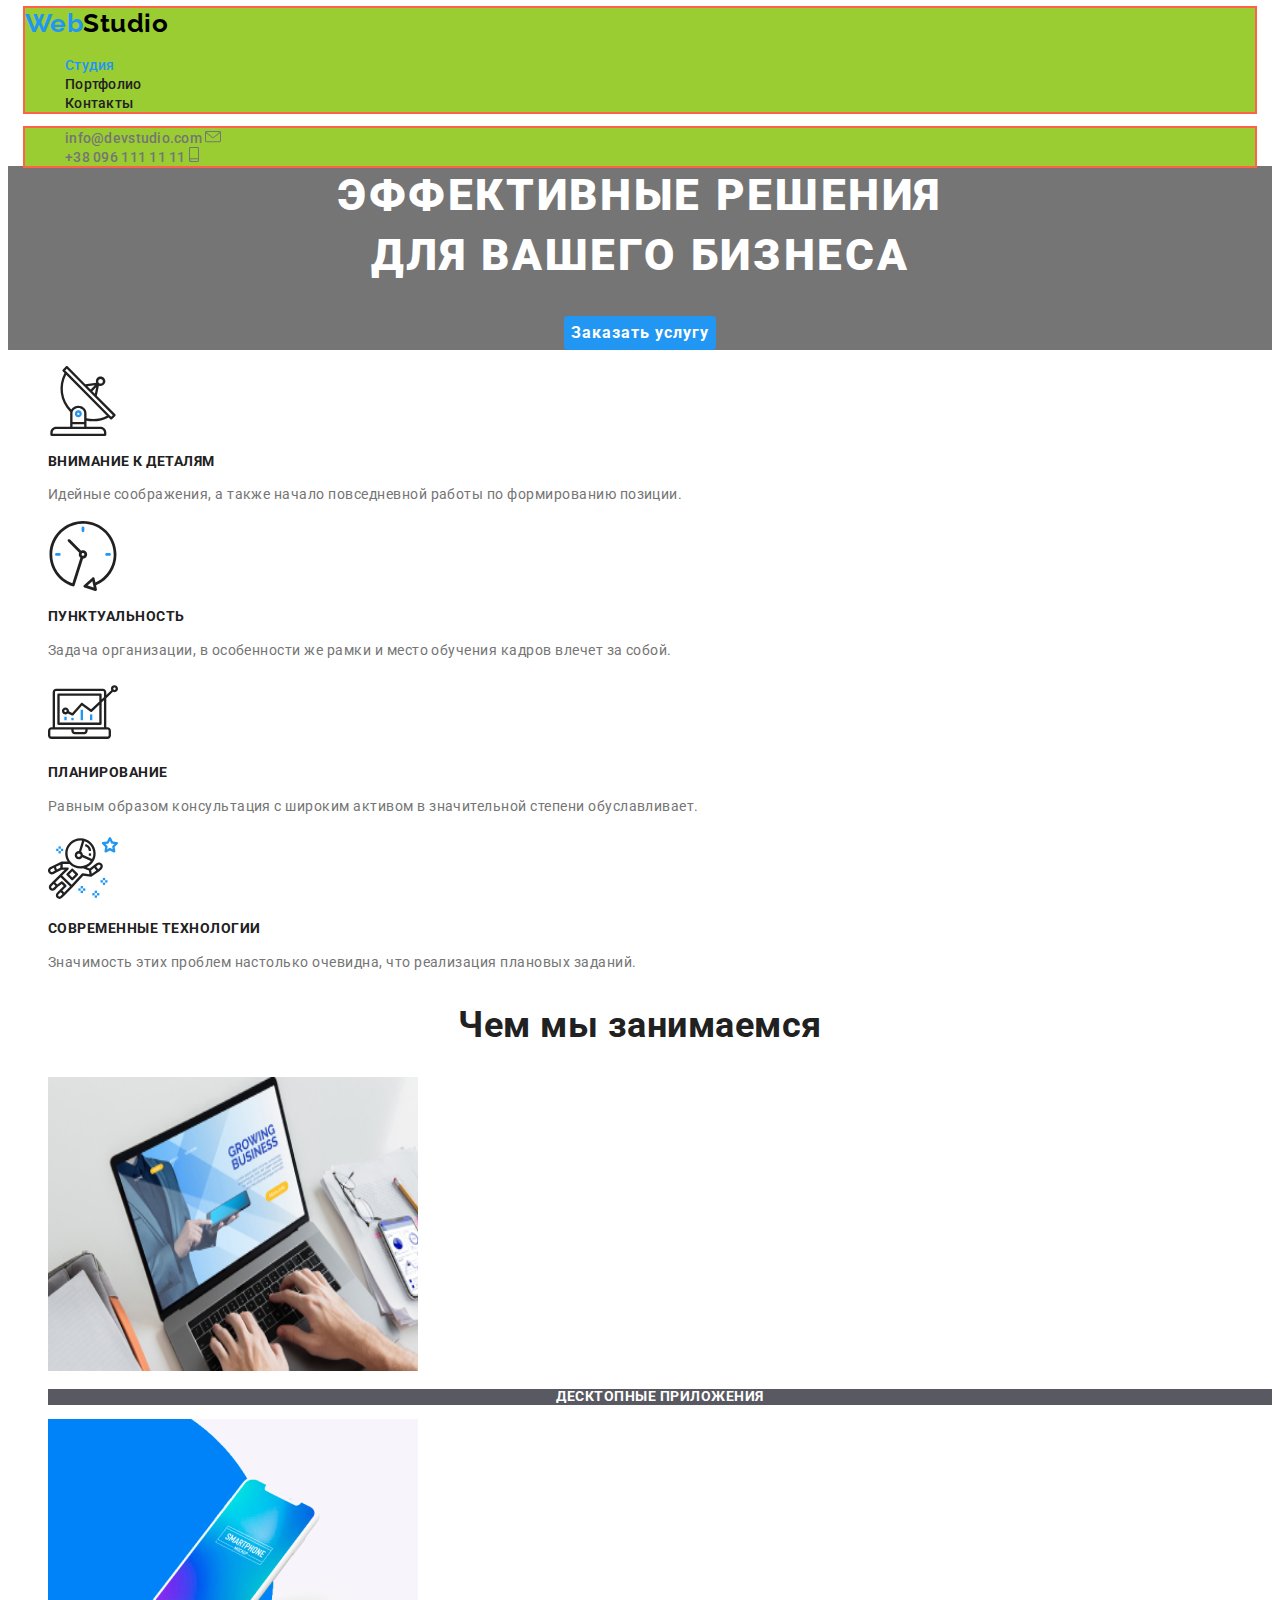
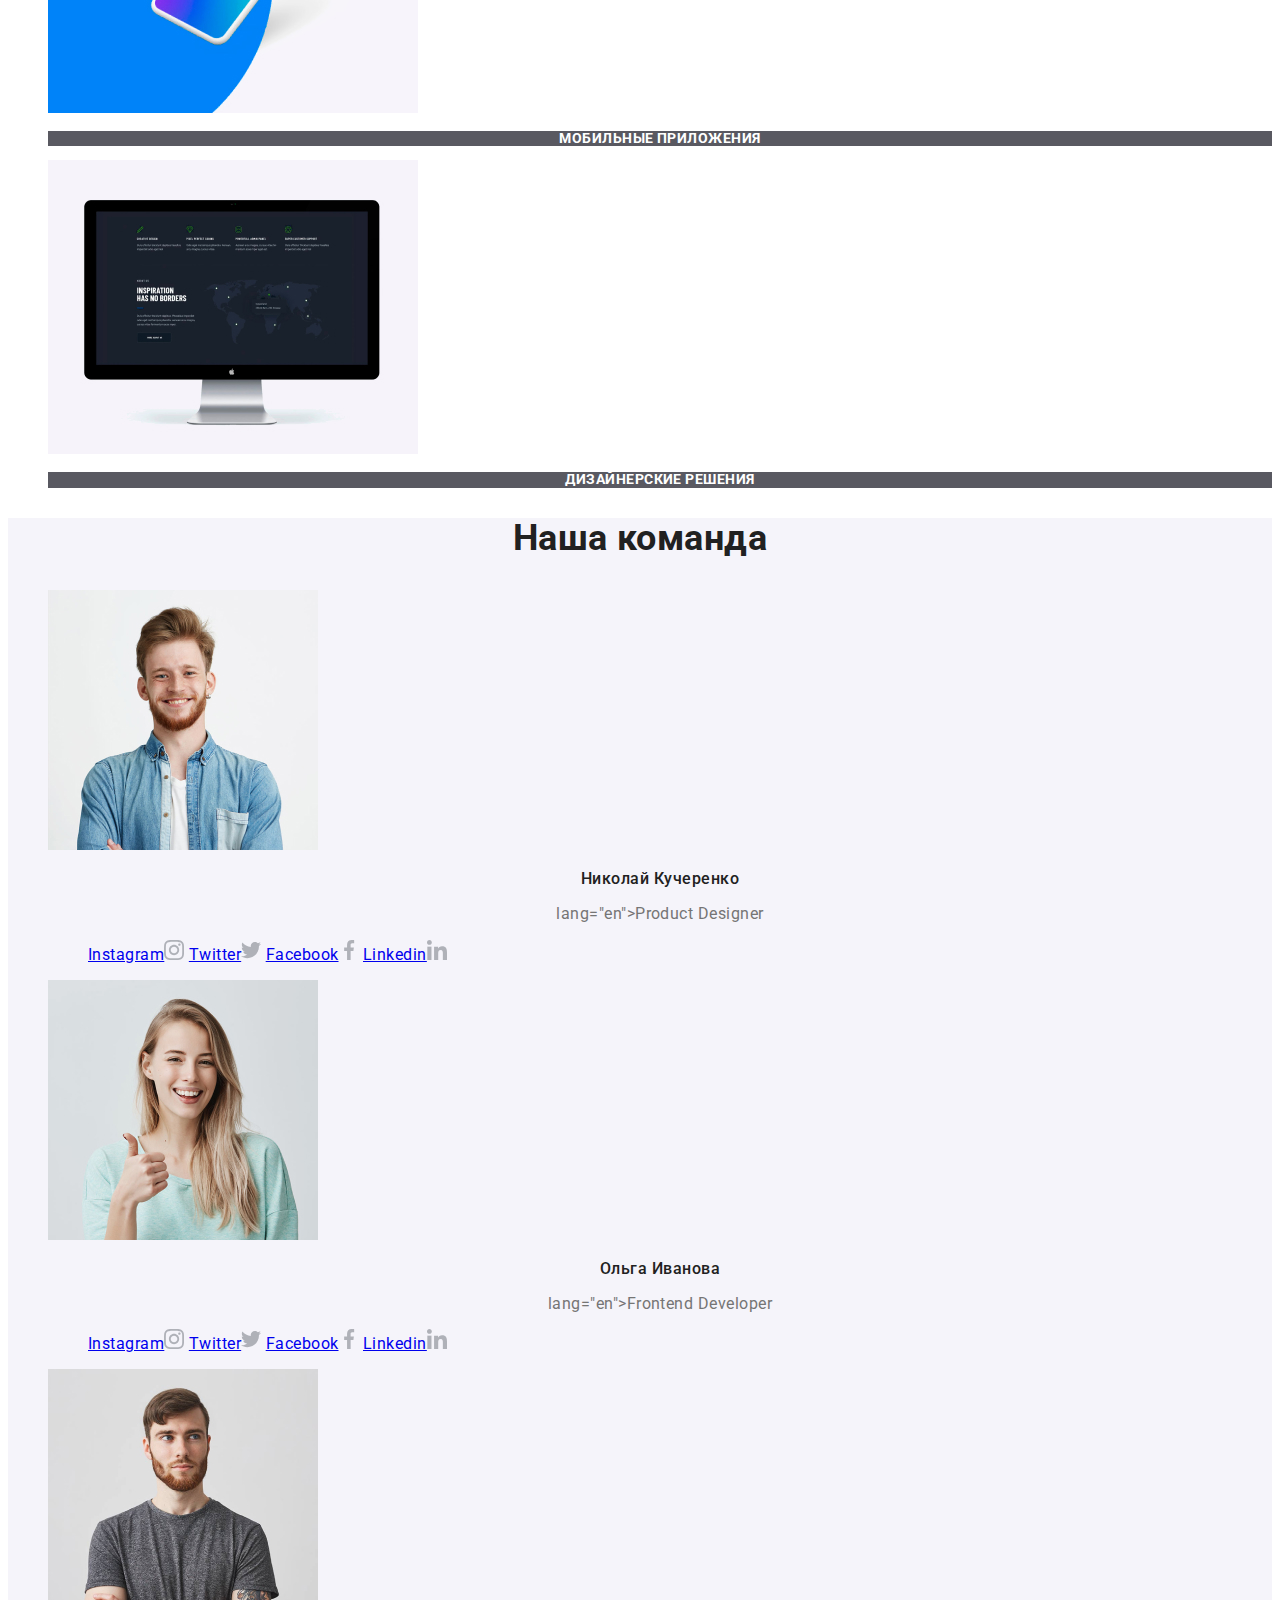
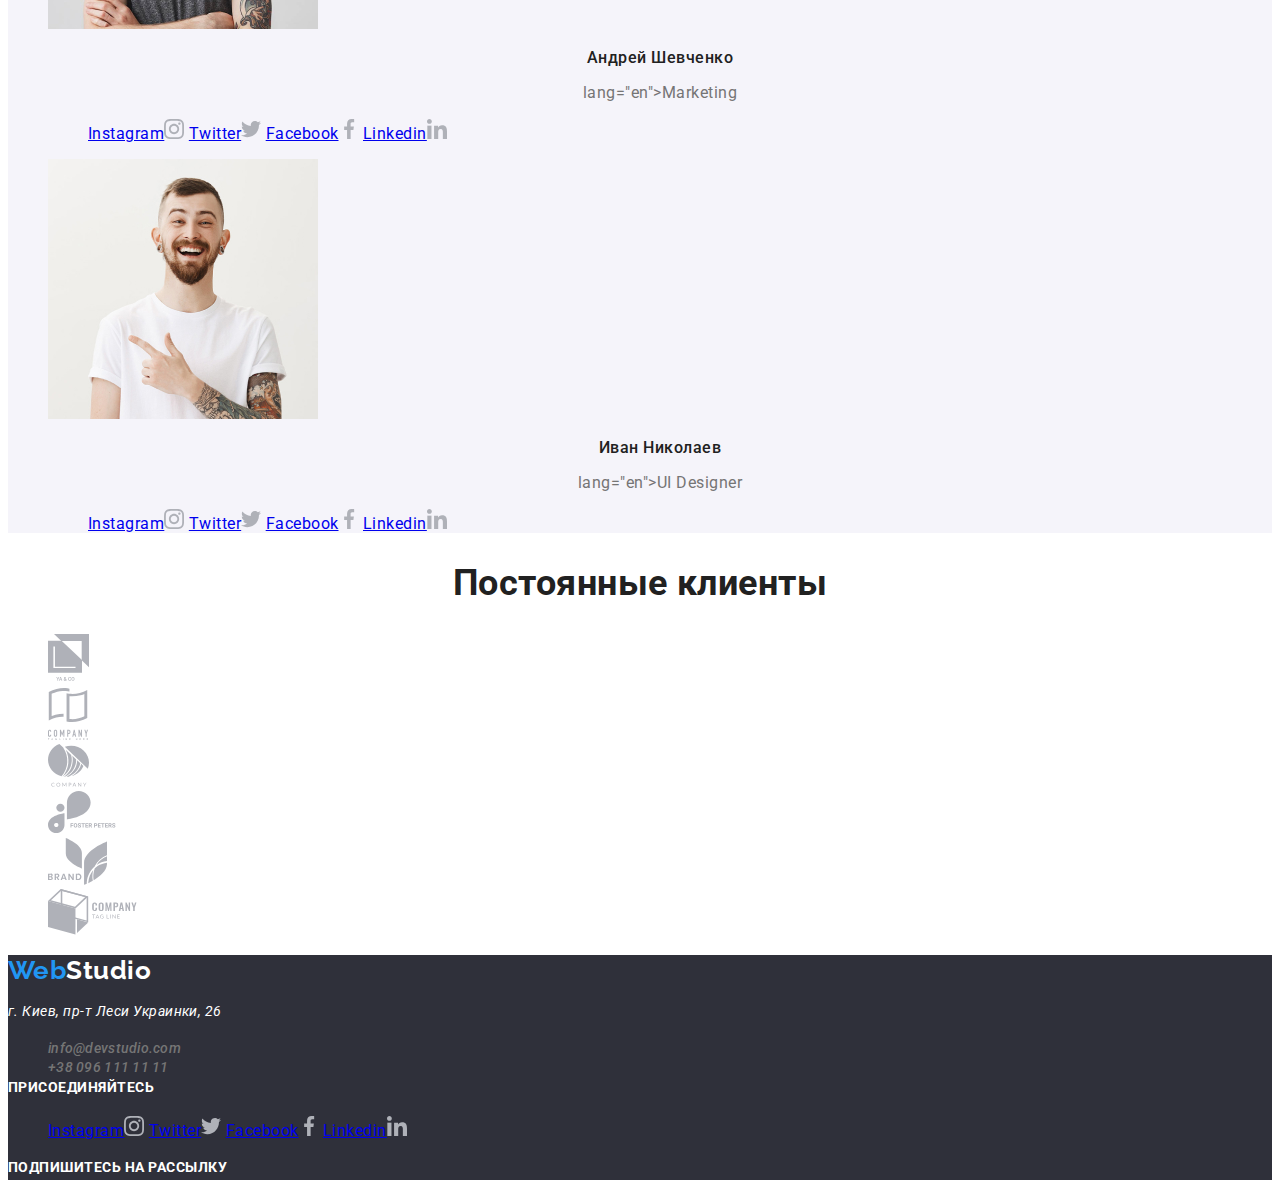
==== index.html @ dbbc066d "перенос данных с прошлого ДЗ" ====
<!DOCTYPE html>
<html lang="ru">

<head>
  <meta charset="UTF-8" />
  <meta name="viewport" content="width=device-width, initial-scale=1.0" />
  <title>Web Studio</title>
  <link href="https://fonts.googleapis.com/css2?family=Raleway:wght@700&family=Roboto:wght@400;500;700;900&display=swap"
    rel="stylesheet" />
  <link rel="stylesheet" href="./normalize.css _ normalize.css в master · necolas _ normalize.css.html" />
  <link rel="stylesheet" href="./CSS/styles.css" />
</head>

<body>
  <header>
    <nav class="container">
      <a href="./index.html" class="logo"> <span>Web</span>Studio </a>
      <ul class="site-nav">
        <li><a href="#" class="link current">Студия</a></li>
        <li><a href="./portfolio.html" class="link">Портфолио</a></li>
        <li><a href="#" class="link">Контакты</a></li>
      </ul>
    </nav>
    <div class="container">
      <ul class="contact-nav">
        <li>
          <a class="link" href="mailto:info@devstudio.com">info@devstudio.com
            <img src="./images/envelope.svg" alt="Почта" />
          </a>
        </li>
        <li>
          <a class="link" href="tel:+380961111111">+38 096 111 11 11
            <img src="./images/smartphone.svg" alt="Телефон" />
          </a>
        </li>
      </ul>
    </div>
  </header>

  </div>
  <main>
    <div>
      <section class="hero">
        <h1 class="hero-title">
          Эффективные решения <br />
          для вашего бизнеса
        </h1>
        <button type="button" class="hero-button">Заказать услугу</button>
      </section>
    </div>
    <section class="section">
      <h2 hidden>Наши приемущества</h2>
      <ul>
        <li>
          <img src="./images/antenna1.svg" alt="Внимание к деталям" />
          <h3 class="section-title">Внимание к деталям</h3>
          <p class="section-title-item">
            Идейные соображения, а также начало повседневной работы по
            формированию позиции.
          </p>
        </li>
        <li>
          <img src="./images/clock1.svg" alt="Пунктуальность" />
          <h3 class="section-title">Пунктуальность</h3>
          <p class="section-title-item">
            Задача организации, в особенности же рамки и место обучения кадров
            влечет за собой.
          </p>
        </li>
        <li>
          <img src="./images/diagram1.svg" alt="Планирование" />
          <h3 class="section-title">Планирование</h3>
          <p class="section-title-item">
            Равным образом консультация с широким активом в значительной
            степени обуславливает.
          </p>
        </li>
        <li>
          <img src="./images/astronaut1.svg" alt="Современные технологии" />
          <h3 class="section-title">Современные технологии</h3>
          <p class="section-title-item">
            Значимость этих проблем настолько очевидна, что реализация
            плановых заданий.
          </p>
        </li>
      </ul>
    </section>
    <section class="section">
      <h2 class="section-subtitle">Чем мы занимаемся</h2>
      <ul>
        <li>
          <img src="./jpg-images/img-nout.jpg" alt="Десктопные приложения" width="370" height="294" />
          <h3 class="section-subtitle-list">Десктопные приложения</h3>
        </li>
        <li>
          <img src="./jpg-images/img-box.jpg" alt="Мобильные приложения" width="370" height="294" />
          <h3 class="section-subtitle-list">Мобильные приложения</h3>
        </li>
        <li>
          <img src="./jpg-images/img-monitor.jpg" alt="Дизайнерские решения" width="370" height="294" />
          <h3 class="section-subtitle-list">Дизайнерские решения</h3>
        </li>
      </ul>
    </section>
    <section class="section work">
      <h2 class="section-subtitle">Наша команда</h2>
      <ul>
        <li>
          <img src="./jpg-images/nikolay.jpg" alt="Николай Кучеренко" width="270" height="260" />
          <h3 class="section-name">Николай Кучеренко</h3>
          <p class="section-name-prof">lang="en">Product Designer</p>
          <ul>
            <li>
              <a href="#" target="_blank" rel="noopened noreferrer">Instagram<img src="./images/instagram2.svg"
                  alt="" /></a>
              <a href="#" target="_blank" rel="noopened noreferrer">Twitter<img src="./images/twitter1.svg"
                  alt="" /></a>
              <a href="#" target="_blank" rel="noopened noreferrer">Facebook<img src="./images/facebook1.svg"
                  alt="" /></a>
              <a href="#" target="_blank" rel="noopened noreferrer">Linkedin<img src="./images/linkedin1.svg"
                  alt="" /></a>
            </li>
          </ul>
        </li>
      </ul>
      <ul>
        <li>
          <img src="./jpg-images/olga.jpg" alt="Ольга Иванова" width="270" height="260" />
          <h3 class="section-name">Ольга Иванова</h3>
          <p class="section-name-prof">lang="en">Frontend Developer</p>
          <ul>
            <li>
              <a href="#" target="_blank" rel="noopened noreferrer">Instagram<img src="./images/instagram2.svg"
                  alt="" /></a>
              <a href="#" target="_blank" rel="noopened noreferrer">Twitter<img src="./images/twitter1.svg"
                  alt="" /></a>
              <a href="#" target="_blank" rel="noopened noreferrer">Facebook<img src="./images/facebook1.svg"
                  alt="" /></a>
              <a href="#" target="_blank" rel="noopened noreferrer">Linkedin<img src="./images/linkedin1.svg"
                  alt="" /></a>
            </li>
          </ul>
        </li>
      </ul>
      <ul>
        <li>
          <img src="./jpg-images/andrey.jpg" alt="Андрей Шевченко" width="270" height="260" />
          <h3 class="section-name">Андрей Шевченко</h3>
          <p class="section-name-prof">lang="en">Marketing</p>
          <ul>
            <li>
              <a href="#" target="_blank" rel="noopened noreferrer">Instagram<img src="./images/instagram2.svg"
                  alt="" /></a>
              <a href="#" target="_blank" rel="noopened noreferrer">Twitter<img src="./images/twitter1.svg"
                  alt="" /></a>
              <a href="#" target="_blank" rel="noopened noreferrer">Facebook<img src="./images/facebook1.svg"
                  alt="" /></a>
              <a href="#" target="_blank" rel="noopened noreferrer">Linkedin<img src="./images/linkedin1.svg"
                  alt="" /></a>
            </li>
          </ul>
        </li>
      </ul>
      <ul>
        <li>
          <img src="./jpg-images/ivan.jpg" alt="Иван Николаев" width="270" height="260" />
          <h3 class="section-name">Иван Николаев</h3>
          <p class="section-name-prof">lang="en">UI Designer</p>
          <ul>
            <li>
              <a href="#" target="_blank" rel="noopened noreferrer">Instagram<img src="./images/instagram2.svg"
                  alt="" /></a>
              <a href="#" target="_blank" rel="noopened noreferrer">Twitter<img src="./images/twitter1.svg"
                  alt="" /></a>
              <a href="#" target="_blank" rel="noopened noreferrer">Facebook<img src="./images/facebook1.svg"
                  alt="" /></a>
              <a href="#" target="_blank" rel="noopened noreferrer">Linkedin<img src="./images/linkedin1.svg"
                  alt="" /></a>
            </li>
          </ul>
        </li>
      </ul>
    </section>
    <section class="section">
      <h2 class="section-subtitle">Постоянные клиенты</h2>
      <ul>
        <li>
          <a href="#"><img src="./images/logo/logo1.svg" alt="" /></a>
        </li>
        <li>
          <a href="#"><img src="./images/logo/logo2.svg" alt="" /></a>
        </li>
        <li>
          <a href="#"><img src="./images/logo/logo3.svg" alt="" /></a>
        </li>
        <li>
          <a href="#"><img src="./images/logo/logo4.svg" alt="" /></a>
        </li>
        <li>
          <a href="#"><img src="./images/logo/logo5.svg" alt="" /></a>
        </li>
        <li>
          <a href="#"><img src="./images/logo/logo6.svg" alt="" /></a>
        </li>
      </ul>
    </section>
    <footer class="footer">
      <div>
        <a href="./index.html" class="footer-logo">
          <span>Web</span>Studio
        </a>
        <address>
          <p class="footer-contact">г. Киев, пр-т Леси Украинки, 26</p>
          <ul class="contact-nav">
            <li>
              <a class="link" href="mailto:info@devstudio.com">info@devstudio.com
              </a>
            </li>
            <li>
              <a class="link" href="tel:+380961111111">+38 096 111 11 11 </a>
            </li>
          </ul>
        </address>
      </div>
      <div>
        <b class="footer-appeal">присоединяйтесь</b>
        <ul>
          <li>
            <a href="#" target="_blank" rel="noopened noreferrer">Instagram<img src="./images/instagram2.svg"
                alt="" /></a>
            <a href="#" target="_blank" rel="noopened noreferrer">Twitter<img src="./images/twitter1.svg" alt="" /></a>
            <a href="#" target="_blank" rel="noopened noreferrer">Facebook<img src="./images/facebook1.svg"
                alt="" /></a>
            <a href="#" target="_blank" rel="noopened noreferrer">Linkedin<img src="./images/linkedin1.svg"
                alt="" /></a>
          </li>
        </ul>
      </div>
      <!-- Форму подписки в футере пока не размечаю -->
      <div>
        <b class="footer-appeal">Подпишитесь на рассылку</b>
      </div>
    </footer>
  </main>
</body>

</html>
---- CSS/styles.css ----
:root {
  --primary-text-color: #757575;
  --title-text-color: #212121;
  --accent-color: #2196f3;
  --primery-background-color: #ffffff;
}
/* МОЯ ПАЛИТРА */
/* Цвет лого #000000; #2196F3; */
/* Цвет основного текста #212121; */
/* Вторичный цвет текста  #757575; */
/* Акцент #2196F3; */
/* Фон страницы белый #FFFFFF; */
/* Вторичный фон #F5F4FA; */
/* вторичный фон 2 rgba(47, 48, 58, 0.8) */
/* Фон футера #2F303A; */
/* Цвет лого соцсетей #AFB1B8; */
/* Цвет адреса и телефона в футере rgba(255, 255, 255, 0.6) */
body {
  background-color: var(--primery-background-color);
  color: var(--primary-text-color);

  font-family: Roboto, sans-serif;
  letter-spacing: 0.03em;
}
ul {
  list-style: none;
}

.container {
  margin-left: auto;
  margin-right: auto;
  width: 1230px;
  outline: 2px solid tomato;
  background-color: yellowgreen;
}
/* Логотип */
span {
  color: var(--accent-color);
}
.logo {
  color: #000000;

  font-family: Raleway, sans-serif;
  font-weight: 700;
  font-size: 26px;
  line-height: 1.19;
  text-decoration: none;
}
.logo:hover,
.logo:focus {
  color: var(--accent-color);
}

/* Стилизация навигации сайта */
.link {
  padding: 0;
  margin: 0;
}
.site-nav .link {
  color: var(--title-text-color);

  font-weight: 500;
  font-size: 14px;
  line-height: 1.14;
  letter-spacing: 0.02em;
  text-decoration: none;
}
.site-nav .link:hover,
.site-nav .link:focus {
  color: var(--accent-color);
}
.site-nav .link.current {
  color: var(--accent-color);
}
.contact-nav {
  margin: 0;
}
.contact-nav .link {
  color: var(--primary-text-color);

  font-weight: 500;
  font-size: 14px;
  line-height: 1.14;
  letter-spacing: 0.02em;
  text-decoration: none;
}
.contact-nav .link:hover,
.contact-nav .link:focus {
  color: var(--accent-color);
}

/* Стилизация Героя */
.hero {
  background-color: var(--primary-text-color);
  text-align: center;
}
.hero-title {
  color: var(--primery-background-color);

  font-weight: 900;
  font-size: 44px;
  line-height: 1.36;

  letter-spacing: 0.06em;
  text-transform: uppercase;

  margin-top: 0;
  margin-bottom: 30px;
}
.hero-button {
  color: var(--primery-background-color);
  background-color: var(--accent-color);

  font-family: inherit;
  font-weight: 700;
  font-size: 16px;
  line-height: 1.87;
  display: flex;
  align-items: center;
  text-align: center;
  letter-spacing: 0.06em;
  display: inline-block;
  border-radius: 4px;
  border: 1px solid transparent;
}

/* Секции Наши приемущества и Чем мы занимаемся*/
.section-title {
  color: var(--title-text-color);

  font-weight: 700;
  font-size: 14px;
  line-height: 1.14;
  text-transform: uppercase;
}
.section-title-item {
  font-size: 14px;
  line-height: 1.71;
}
.section-subtitle {
  color: var(--title-text-color);

  font-weight: 700;
  font-size: 36px;
  line-height: 1.16;
  text-align: center;
}
.section-subtitle-list {
  color: #ffffff;
  background-color: rgba(47, 48, 58, 0.8);

  font-weight: 700;
  font-size: 14px;
  line-height: 1.14;
  text-align: center;
  text-transform: uppercase;
}

/* Секция Наша команда */
.work {
  background-color: #f5f4fa;
}
.section-name {
  color: var(--title-text-color);

  font-weight: 500;
  font-size: 16px;
  line-height: 1.18;
  text-align: center;
}
.section-name-prof {
  font-size: 16px;
  line-height: 1.18;
  text-align: center;
}

/* Футер */
footer {
  color: var(--primery-background-color);
  background-color: #2f303a;
}
address {
  color: var(--primery-background-color);
}
.footer-logo {
  color: var(--primery-background-color);

  font-family: Raleway, sans-serif;
  font-weight: 700;
  font-size: 26px;
  line-height: 1.19;
  text-decoration: none;
}
.footer-logo:hover,
.footer-logo:focus {
  color: var(--accent-color);
}

.footer-contact {
  font-size: 14px;
  line-height: 1.71;
}
.footer-contact-list {
  color: rgba(255, 255, 255, 0.6);

  font-size: 14px;
  line-height: 1.71;
}
.footer-appeal {
  font-weight: 700;
  font-size: 14px;
  line-height: 1.71;
  text-transform: uppercase;
}
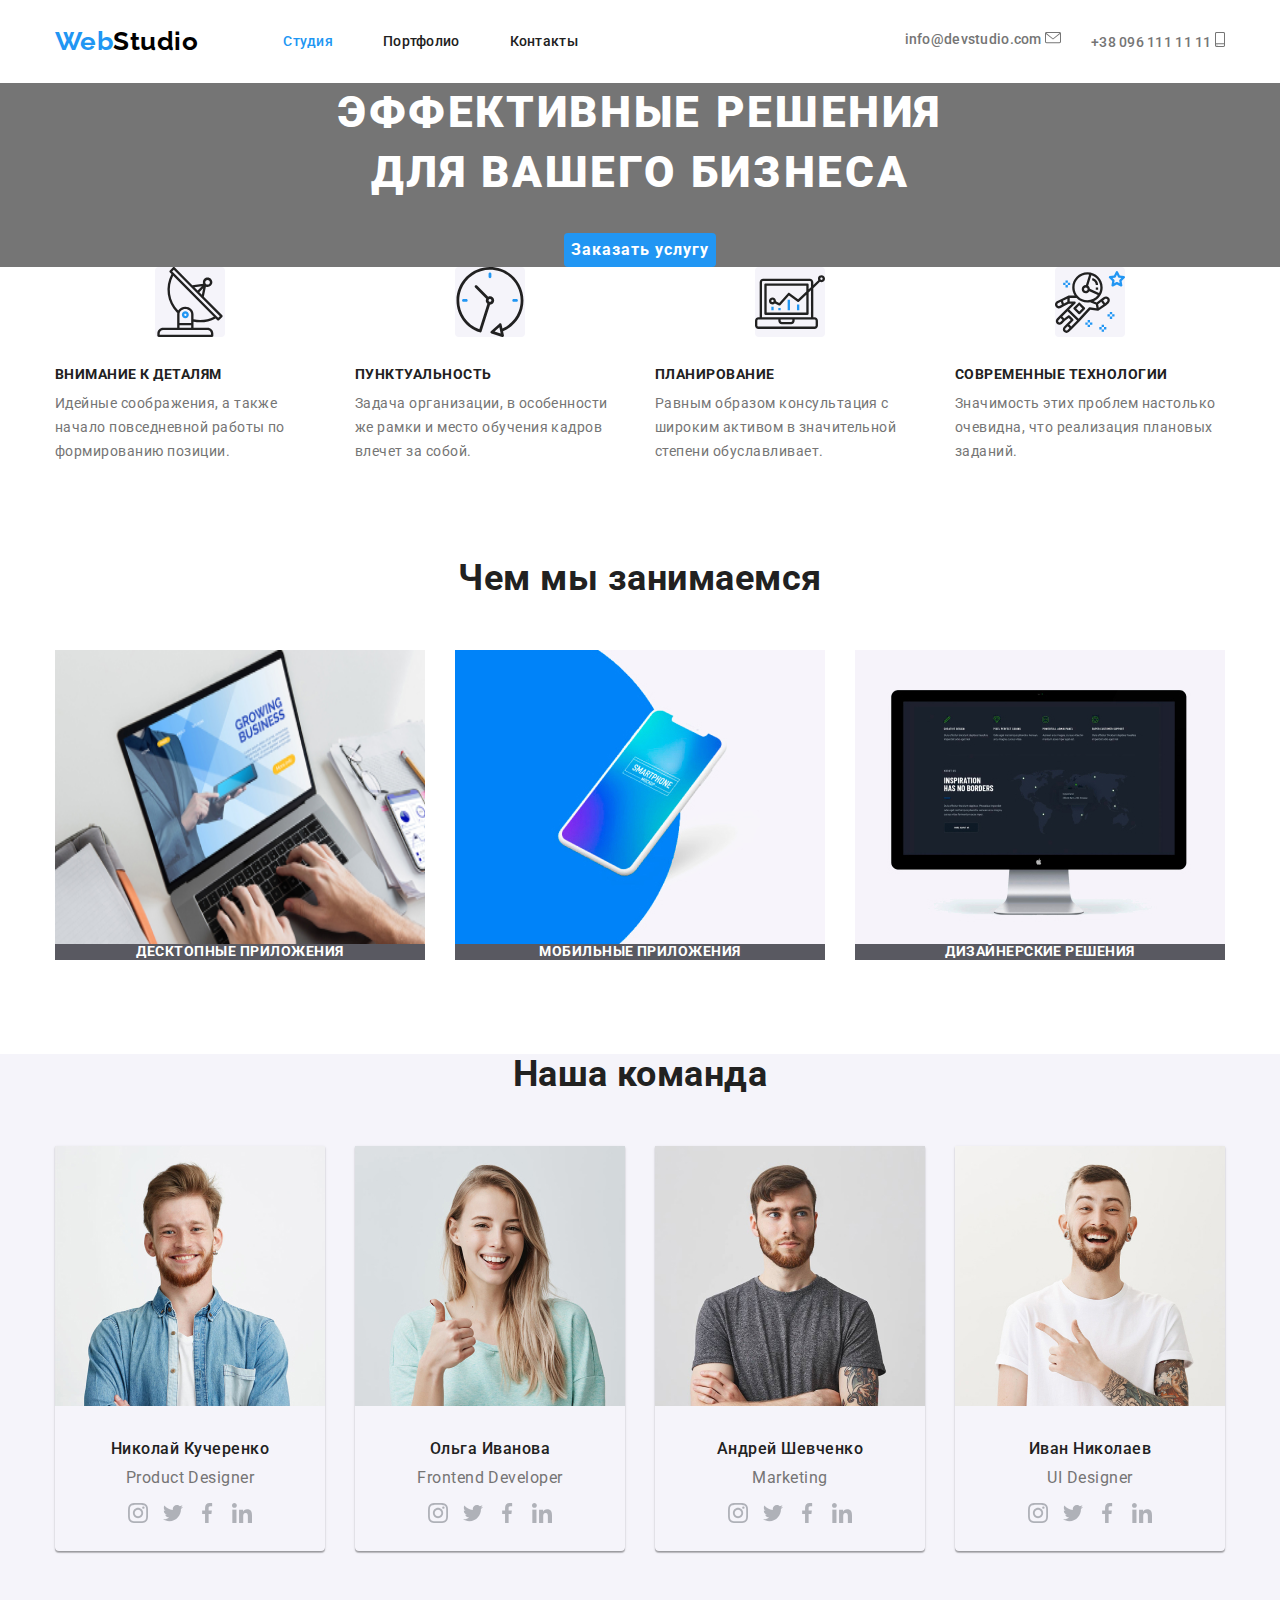
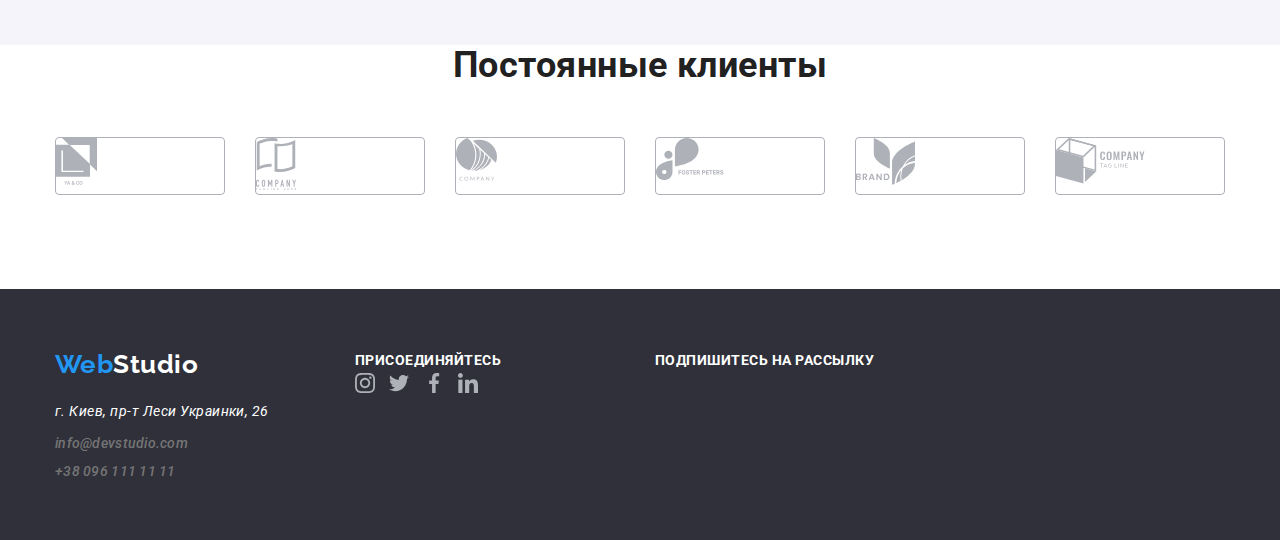
==== commit 9155bdd9: "финиш" ====
--- a/index.html
+++ b/index.html
@@ -1,247 +1,467 @@
 <!DOCTYPE html>
 <html lang="ru">
-
-<head>
-  <meta charset="UTF-8" />
-  <meta name="viewport" content="width=device-width, initial-scale=1.0" />
-  <title>Web Studio</title>
-  <link href="https://fonts.googleapis.com/css2?family=Raleway:wght@700&family=Roboto:wght@400;500;700;900&display=swap"
-    rel="stylesheet" />
-  <link rel="stylesheet" href="./normalize.css _ normalize.css в master · necolas _ normalize.css.html" />
-  <link rel="stylesheet" href="./CSS/styles.css" />
-</head>
-
-<body>
-  <header>
-    <nav class="container">
-      <a href="./index.html" class="logo"> <span>Web</span>Studio </a>
-      <ul class="site-nav">
-        <li><a href="#" class="link current">Студия</a></li>
-        <li><a href="./portfolio.html" class="link">Портфолио</a></li>
-        <li><a href="#" class="link">Контакты</a></li>
-      </ul>
-    </nav>
-    <div class="container">
-      <ul class="contact-nav">
-        <li>
-          <a class="link" href="mailto:info@devstudio.com">info@devstudio.com
-            <img src="./images/envelope.svg" alt="Почта" />
-          </a>
-        </li>
-        <li>
-          <a class="link" href="tel:+380961111111">+38 096 111 11 11
-            <img src="./images/smartphone.svg" alt="Телефон" />
-          </a>
-        </li>
-      </ul>
-    </div>
-  </header>
-
-  </div>
-  <main>
-    <div>
-      <section class="hero">
-        <h1 class="hero-title">
-          Эффективные решения <br />
-          для вашего бизнеса
-        </h1>
-        <button type="button" class="hero-button">Заказать услугу</button>
-      </section>
-    </div>
-    <section class="section">
-      <h2 hidden>Наши приемущества</h2>
-      <ul>
-        <li>
-          <img src="./images/antenna1.svg" alt="Внимание к деталям" />
-          <h3 class="section-title">Внимание к деталям</h3>
-          <p class="section-title-item">
-            Идейные соображения, а также начало повседневной работы по
-            формированию позиции.
-          </p>
-        </li>
-        <li>
-          <img src="./images/clock1.svg" alt="Пунктуальность" />
-          <h3 class="section-title">Пунктуальность</h3>
-          <p class="section-title-item">
-            Задача организации, в особенности же рамки и место обучения кадров
-            влечет за собой.
-          </p>
-        </li>
-        <li>
-          <img src="./images/diagram1.svg" alt="Планирование" />
-          <h3 class="section-title">Планирование</h3>
-          <p class="section-title-item">
-            Равным образом консультация с широким активом в значительной
-            степени обуславливает.
-          </p>
-        </li>
-        <li>
-          <img src="./images/astronaut1.svg" alt="Современные технологии" />
-          <h3 class="section-title">Современные технологии</h3>
-          <p class="section-title-item">
-            Значимость этих проблем настолько очевидна, что реализация
-            плановых заданий.
-          </p>
-        </li>
-      </ul>
-    </section>
-    <section class="section">
-      <h2 class="section-subtitle">Чем мы занимаемся</h2>
-      <ul>
-        <li>
-          <img src="./jpg-images/img-nout.jpg" alt="Десктопные приложения" width="370" height="294" />
-          <h3 class="section-subtitle-list">Десктопные приложения</h3>
-        </li>
-        <li>
-          <img src="./jpg-images/img-box.jpg" alt="Мобильные приложения" width="370" height="294" />
-          <h3 class="section-subtitle-list">Мобильные приложения</h3>
-        </li>
-        <li>
-          <img src="./jpg-images/img-monitor.jpg" alt="Дизайнерские решения" width="370" height="294" />
-          <h3 class="section-subtitle-list">Дизайнерские решения</h3>
-        </li>
-      </ul>
-    </section>
-    <section class="section work">
-      <h2 class="section-subtitle">Наша команда</h2>
-      <ul>
-        <li>
-          <img src="./jpg-images/nikolay.jpg" alt="Николай Кучеренко" width="270" height="260" />
-          <h3 class="section-name">Николай Кучеренко</h3>
-          <p class="section-name-prof">lang="en">Product Designer</p>
-          <ul>
-            <li>
-              <a href="#" target="_blank" rel="noopened noreferrer">Instagram<img src="./images/instagram2.svg"
-                  alt="" /></a>
-              <a href="#" target="_blank" rel="noopened noreferrer">Twitter<img src="./images/twitter1.svg"
-                  alt="" /></a>
-              <a href="#" target="_blank" rel="noopened noreferrer">Facebook<img src="./images/facebook1.svg"
-                  alt="" /></a>
-              <a href="#" target="_blank" rel="noopened noreferrer">Linkedin<img src="./images/linkedin1.svg"
-                  alt="" /></a>
+  <head>
+    <meta charset="UTF-8" />
+    <meta name="viewport" content="width=device-width, initial-scale=1.0" />
+    <title>Web Studio</title>
+    <link
+      href="https://fonts.googleapis.com/css2?family=Raleway:wght@700&family=Roboto:wght@400;500;700;900&display=swap"
+      rel="stylesheet"
+    />
+    <link rel="stylesheet" href="./normalize.css.html" />
+    <link rel="stylesheet" href="./CSS/styles.css" />
+  </head>
+  <body>
+    <!-- Шапка сайта -->
+    <header class="page-header">
+      <div class="container main-nav">
+        <nav class="main-nav">
+          <a class="logo" href="./index.html"><span>Web</span>Studio</a>
+          <ul class="site-nav">
+            <li class="item"><a href="#" class="link current">Студия</a></li>
+            <li class="item">
+              <a href="./portfolio.html" class="link">Портфолио</a>
             </li>
-          </ul>
-        </li>
-      </ul>
-      <ul>
-        <li>
-          <img src="./jpg-images/olga.jpg" alt="Ольга Иванова" width="270" height="260" />
-          <h3 class="section-name">Ольга Иванова</h3>
-          <p class="section-name-prof">lang="en">Frontend Developer</p>
-          <ul>
-            <li>
-              <a href="#" target="_blank" rel="noopened noreferrer">Instagram<img src="./images/instagram2.svg"
-                  alt="" /></a>
-              <a href="#" target="_blank" rel="noopened noreferrer">Twitter<img src="./images/twitter1.svg"
-                  alt="" /></a>
-              <a href="#" target="_blank" rel="noopened noreferrer">Facebook<img src="./images/facebook1.svg"
-                  alt="" /></a>
-              <a href="#" target="_blank" rel="noopened noreferrer">Linkedin<img src="./images/linkedin1.svg"
-                  alt="" /></a>
-            </li>
-          </ul>
-        </li>
-      </ul>
-      <ul>
-        <li>
-          <img src="./jpg-images/andrey.jpg" alt="Андрей Шевченко" width="270" height="260" />
-          <h3 class="section-name">Андрей Шевченко</h3>
-          <p class="section-name-prof">lang="en">Marketing</p>
-          <ul>
-            <li>
-              <a href="#" target="_blank" rel="noopened noreferrer">Instagram<img src="./images/instagram2.svg"
-                  alt="" /></a>
-              <a href="#" target="_blank" rel="noopened noreferrer">Twitter<img src="./images/twitter1.svg"
-                  alt="" /></a>
-              <a href="#" target="_blank" rel="noopened noreferrer">Facebook<img src="./images/facebook1.svg"
-                  alt="" /></a>
-              <a href="#" target="_blank" rel="noopened noreferrer">Linkedin<img src="./images/linkedin1.svg"
-                  alt="" /></a>
-            </li>
-          </ul>
-        </li>
-      </ul>
-      <ul>
-        <li>
-          <img src="./jpg-images/ivan.jpg" alt="Иван Николаев" width="270" height="260" />
-          <h3 class="section-name">Иван Николаев</h3>
-          <p class="section-name-prof">lang="en">UI Designer</p>
-          <ul>
-            <li>
-              <a href="#" target="_blank" rel="noopened noreferrer">Instagram<img src="./images/instagram2.svg"
-                  alt="" /></a>
-              <a href="#" target="_blank" rel="noopened noreferrer">Twitter<img src="./images/twitter1.svg"
-                  alt="" /></a>
-              <a href="#" target="_blank" rel="noopened noreferrer">Facebook<img src="./images/facebook1.svg"
-                  alt="" /></a>
-              <a href="#" target="_blank" rel="noopened noreferrer">Linkedin<img src="./images/linkedin1.svg"
-                  alt="" /></a>
-            </li>
-          </ul>
-        </li>
-      </ul>
-    </section>
-    <section class="section">
-      <h2 class="section-subtitle">Постоянные клиенты</h2>
-      <ul>
-        <li>
-          <a href="#"><img src="./images/logo/logo1.svg" alt="" /></a>
-        </li>
-        <li>
-          <a href="#"><img src="./images/logo/logo2.svg" alt="" /></a>
-        </li>
-        <li>
-          <a href="#"><img src="./images/logo/logo3.svg" alt="" /></a>
-        </li>
-        <li>
-          <a href="#"><img src="./images/logo/logo4.svg" alt="" /></a>
-        </li>
-        <li>
-          <a href="#"><img src="./images/logo/logo5.svg" alt="" /></a>
-        </li>
-        <li>
-          <a href="#"><img src="./images/logo/logo6.svg" alt="" /></a>
-        </li>
-      </ul>
-    </section>
-    <footer class="footer">
-      <div>
-        <a href="./index.html" class="footer-logo">
-          <span>Web</span>Studio
-        </a>
-        <address>
-          <p class="footer-contact">г. Киев, пр-т Леси Украинки, 26</p>
-          <ul class="contact-nav">
-            <li>
-              <a class="link" href="mailto:info@devstudio.com">info@devstudio.com
-              </a>
-            </li>
-            <li>
-              <a class="link" href="tel:+380961111111">+38 096 111 11 11 </a>
-            </li>
-          </ul>
-        </address>
-      </div>
-      <div>
-        <b class="footer-appeal">присоединяйтесь</b>
-        <ul>
-          <li>
-            <a href="#" target="_blank" rel="noopened noreferrer">Instagram<img src="./images/instagram2.svg"
-                alt="" /></a>
-            <a href="#" target="_blank" rel="noopened noreferrer">Twitter<img src="./images/twitter1.svg" alt="" /></a>
-            <a href="#" target="_blank" rel="noopened noreferrer">Facebook<img src="./images/facebook1.svg"
-                alt="" /></a>
-            <a href="#" target="_blank" rel="noopened noreferrer">Linkedin<img src="./images/linkedin1.svg"
-                alt="" /></a>
+            <li class="item"><a href="#" class="link">Контакты</a></li>
+          </ul>
+        </nav>
+        <ul class="contact-nav">
+          <li class="item">
+            <a class="link" href="mailto:info@devstudio.com"
+              >info@devstudio.com
+              <img src="./images/envelope.svg" alt="Почта" />
+            </a>
+          </li>
+          <li class="item">
+            <a class="link" href="tel:+380961111111"
+              >+38 096 111 11 11
+              <img src="./images/smartphone.svg" alt="Телефон" />
+            </a>
           </li>
         </ul>
       </div>
-      <!-- Форму подписки в футере пока не размечаю -->
+    </header>
+    <main>
       <div>
-        <b class="footer-appeal">Подпишитесь на рассылку</b>
+        <!-- Герой -->
+        <section class="hero">
+          <h1 class="hero-title">
+            Эффективные решения <br />
+            для вашего бизнеса
+          </h1>
+          <button type="button" class="hero-button">Заказать услугу</button>
+        </section>
       </div>
-    </footer>
-  </main>
-</body>
+      <!-- Наши приемущества -->
+      <section class="section">
+        <h2 class="hidden">Наши приемущества</h2>
+        <div class="container advantages">
+          <ul class="title">
+            <div class="flex">
+              <li class="flex-item">
+                <img
+                  class="img"
+                  src="./images/antenna1.svg"
+                  alt="Внимание к деталям"
+                />
+                <h3 class="section-title">Внимание к деталям</h3>
+                <p class="title-item">
+                  Идейные соображения, а также начало повседневной работы по
+                  формированию позиции.
+                </p>
+              </li>
+            </div>
+            <div class="flex">
+              <li class="flex-item">
+                <img
+                  class="img"
+                  src="./images/clock1.svg"
+                  alt="Пунктуальность"
+                />
+                <h3 class="section-title">Пунктуальность</h3>
+                <p class="title-item">
+                  Задача организации, в особенности же рамки и место обучения
+                  кадров влечет за собой.
+                </p>
+              </li>
+            </div>
+            <div class="flex">
+              <li class="flex-item">
+                <img
+                  class="img"
+                  src="./images/diagram1.svg"
+                  alt="Планирование"
+                />
+                <h3 class="section-title">Планирование</h3>
+                <p class="title-item">
+                  Равным образом консультация с широким активом в значительной
+                  степени обуславливает.
+                </p>
+              </li>
+            </div>
+            <div class="flex">
+              <li class="flex-item">
+                <img
+                  class="img"
+                  src="./images/astronaut1.svg"
+                  alt="Современные технологии"
+                />
+                <h3 class="section-title">Современные технологии</h3>
+                <p class="title-item">
+                  Значимость этих проблем настолько очевидна, что реализация
+                  плановых заданий.
+                </p>
+              </li>
+            </div>
+          </ul>
+        </div>
+      </section>
+      <section class="section">
+        <h2 class="subtitle">Чем мы занимаемся</h2>
+        <div class="container us">
+          <ul class="subtitle-us">
+            <div class="box-us">
+              <li>
+                <img
+                  class="img-us"
+                  src="./jpg-images/img-nout.jpg"
+                  alt="Десктопные приложения"
+                  width="370"
+                  height="294"
+                />
+                <h3 class="subtitle-list">Десктопные приложения</h3>
+              </li>
+            </div>
+            <div class="box-us">
+              <li>
+                <img
+                  class="img-us"
+                  src="./jpg-images/img-box.jpg"
+                  alt="Мобильные приложения"
+                  width="370"
+                  height="294"
+                />
+                <h3 class="subtitle-list">Мобильные приложения</h3>
+              </li>
+            </div>
+            <div class="box-us">
+              <li>
+                <img
+                  class="img-us"
+                  src="./jpg-images/img-monitor.jpg"
+                  alt="Дизайнерские решения"
+                  width="370"
+                  height="294"
+                />
+                <h3 class="subtitle-list">Дизайнерские решения</h3>
+              </li>
+            </div>
+          </ul>
+        </div>
+      </section>
+      <section class="section-work">
+        <h2 class="subtitle">Наша команда</h2>
+        <div class="container work">
+          <ul class="work-item">
+            <li>
+              <img
+                src="./jpg-images/nikolay.jpg"
+                alt="Николай Кучеренко"
+                width="270"
+                height="260"
+              />
+              <h3 class="section-name">Николай Кучеренко</h3>
+              <p class="section-name-prof" lang="en">Product Designer</p>
+              <ul>
+                <li class="prof-net box">
+                  <a
+                    class="net"
+                    href="#"
+                    target="_blank"
+                    rel="noopened noreferrer"
+                    ><img src="./images/instagram2.svg" alt=""
+                  /></a>
+                  <a
+                    class="net"
+                    href="#"
+                    target="_blank"
+                    rel="noopened noreferrer"
+                    ><img src="./images/twitter1.svg" alt=""
+                  /></a>
+                  <a
+                    class="net"
+                    href="#"
+                    target="_blank"
+                    rel="noopened noreferrer"
+                    ><img src="./images/facebook1.svg" alt=""
+                  /></a>
+                  <a
+                    class="net"
+                    href="#"
+                    target="_blank"
+                    rel="noopened noreferrer"
+                    ><img src="./images/linkedin1.svg" alt=""
+                  /></a>
+                </li>
+              </ul>
+            </li>
+          </ul>
+          <ul class="work-item">
+            <li>
+              <img
+                src="./jpg-images/olga.jpg"
+                alt="Ольга Иванова"
+                width="270"
+                height="260"
+              />
+              <h3 class="section-name">Ольга Иванова</h3>
+              <p class="section-name-prof" lang="en">Frontend Developer</p>
+              <ul class="net">
+                <li class="prof-net box">
+                  <a
+                    class="net"
+                    href="#"
+                    target="_blank"
+                    rel="noopened noreferrer"
+                    ><img src="./images/instagram2.svg" alt=""
+                  /></a>
+                  <a
+                    class="net"
+                    href="#"
+                    target="_blank"
+                    rel="noopened noreferrer"
+                    ><img src="./images/twitter1.svg" alt=""
+                  /></a>
+                  <a
+                    class="net"
+                    href="#"
+                    target="_blank"
+                    rel="noopened noreferrer"
+                    ><img src="./images/facebook1.svg" alt=""
+                  /></a>
+                  <a
+                    class="net"
+                    href="#"
+                    target="_blank"
+                    rel="noopened noreferrer"
+                    ><img src="./images/linkedin1.svg" alt=""
+                  /></a>
+                </li>
+              </ul>
+            </li>
+          </ul>
+          <ul class="work-item">
+            <li class="prof-net box">
+              <img
+                src="./jpg-images/andrey.jpg"
+                alt="Андрей Шевченко"
+                width="270"
+                height="260"
+              />
+              <h3 class="section-name">Андрей Шевченко</h3>
+              <p class="section-name-prof" lang="en">Marketing</p>
+              <ul class="net">
+                <li>
+                  <a
+                    class="net"
+                    href="#"
+                    target="_blank"
+                    rel="noopened noreferrer"
+                    ><img src="./images/instagram2.svg" alt=""
+                  /></a>
+                  <a
+                    class="net"
+                    href="#"
+                    target="_blank"
+                    rel="noopened noreferrer"
+                    ><img src="./images/twitter1.svg" alt=""
+                  /></a>
+                  <a
+                    class="net"
+                    href="#"
+                    target="_blank"
+                    rel="noopened noreferrer"
+                    ><img src="./images/facebook1.svg" alt=""
+                  /></a>
+                  <a
+                    class="net"
+                    href="#"
+                    target="_blank"
+                    rel="noopened noreferrer"
+                    ><img src="./images/linkedin1.svg" alt=""
+                  /></a>
+                </li>
+              </ul>
+            </li>
+          </ul>
+          <ul class="work-item">
+            <li class="prof-net box">
+              <img
+                src="./jpg-images/ivan.jpg"
+                alt="Иван Николаев"
+                width="270"
+                height="260"
+              />
+              <h3 class="section-name">Иван Николаев</h3>
+              <p class="section-name-prof" lang="en">UI Designer</p>
+              <ul class="net">
+                <li>
+                  <a
+                    class="net"
+                    href="#"
+                    target="_blank"
+                    rel="noopened noreferrer"
+                    ><img src="./images/instagram2.svg" alt=""
+                  /></a>
+                  <a
+                    class="net"
+                    href="#"
+                    target="_blank"
+                    rel="noopened noreferrer"
+                    ><img src="./images/twitter1.svg" alt=""
+                  /></a>
+                  <a
+                    class="net"
+                    href="#"
+                    target="_blank"
+                    rel="noopened noreferrer"
+                    ><img src="./images/facebook1.svg" alt=""
+                  /></a>
+                  <a
+                    class="net"
+                    href="#"
+                    target="_blank"
+                    rel="noopened noreferrer"
+                    ><img src="./images/linkedin1.svg" alt=""
+                  /></a>
+                </li>
+              </ul>
+            </li>
+          </ul>
+        </div>
+      </section>
+      <section class="section">
+        <h2 class="subtitle">Постоянные клиенты</h2>
+        <div class="container clients">
+          <ul class="clients=title">
+            <div class="clients-item">
+              <li clas="item">
+                <a href="#"
+                  ><img
+                    class="clients-logo"
+                    src="./images/logo/logo1.svg"
+                    alt=""
+                /></a>
+              </li>
+              <li clas="item">
+                <a href="#"
+                  ><img
+                    class="clients-logo"
+                    src="./images/logo/logo2.svg"
+                    alt=""
+                /></a>
+              </li>
+              <li clas="item">
+                <a href="#"
+                  ><img
+                    class="clients-logo"
+                    src="./images/logo/logo3.svg"
+                    alt=""
+                /></a>
+              </li>
+              <li clas="item">
+                <a href="#"
+                  ><img
+                    class="clients-logo"
+                    src="./images/logo/logo4.svg"
+                    alt=""
+                /></a>
+              </li>
+              <li clas="item">
+                <a href="#"
+                  ><img
+                    class="clients-logo"
+                    src="./images/logo/logo5.svg"
+                    alt=""
+                /></a>
+              </li>
+              <li clas="item">
+                <a href="#"
+                  ><img
+                    class="clients-logo"
+                    src="./images/logo/logo6.svg"
+                    alt=""
+                /></a>
+              </li>
+            </div>
+          </ul>
+        </div>
+      </section>
+      <!-- Подвал сайта -->
+      <footer class="footers">
+        <div class="container footer">
+          <div class="footer-box">
+            <a href="./index.html" class="footer-logo">
+              <span>Web</span>Studio
+            </a>
+            <address>
+              <p class="footer-contact">г. Киев, пр-т Леси Украинки, 26</p>
+              <ul class="footer-contact-nav">
+                <li>
+                  <a class="link" href="mailto:info@devstudio.com"
+                    >info@devstudio.com
+                  </a>
+                </li>
+                <li>
+                  <a class="link" href="tel:+380961111111"
+                    >+38 096 111 11 11
+                  </a>
+                </li>
+              </ul>
+            </address>
+          </div>
 
-</html>+          <div class="footer-box">
+            <b class="footer-appeal">присоединяйтесь</b>
+            <ul>
+              <li>
+                <a
+                  class="net"
+                  href="#"
+                  target="_blank"
+                  rel="noopened noreferrer"
+                  ><img src="./images/instagram2.svg" alt=""
+                /></a>
+                <a
+                  class="net"
+                  href="#"
+                  target="_blank"
+                  rel="noopened noreferrer"
+                  ><img src="./images/twitter1.svg" alt=""
+                /></a>
+                <a
+                  class="net"
+                  href="#"
+                  target="_blank"
+                  rel="noopened noreferrer"
+                  ><img src="./images/facebook1.svg" alt=""
+                /></a>
+                <a
+                  class="net"
+                  href="#"
+                  target="_blank"
+                  rel="noopened noreferrer"
+                  ><img src="./images/linkedin1.svg" alt=""
+                /></a>
+              </li>
+            </ul>
+          </div>
+          <!-- Форму подписки в футере пока не размечаю -->
+          <div class="footer-box-2">
+            <b class="footer-appeal">Подпишитесь на рассылку</b>
+          </div>
+        </div>
+      </footer>
+    </main>
+  </body>
+</html>
--- a/CSS/styles.css
+++ b/CSS/styles.css
@@ -4,6 +4,7 @@
   --accent-color: #2196f3;
   --primery-background-color: #ffffff;
 }
+
 /* МОЯ ПАЛИТРА */
 /* Цвет лого #000000; #2196F3; */
 /* Цвет основного текста #212121; */
@@ -15,74 +16,130 @@
 /* Фон футера #2F303A; */
 /* Цвет лого соцсетей #AFB1B8; */
 /* Цвет адреса и телефона в футере rgba(255, 255, 255, 0.6) */
+
+html {
+  box-sizing: border-box;
+}
+*,
+*::before,
+*::after {
+  box-sizing: inherit;
+}
+/* Утилиты */
 body {
+  font-family: Roboto, sans-serif;
+  letter-spacing: 0.03em;
+
   background-color: var(--primery-background-color);
   color: var(--primary-text-color);
 
-  font-family: Roboto, sans-serif;
-  letter-spacing: 0.03em;
+  margin: 0;
 }
 ul {
   list-style: none;
-}
+
+  padding-left: 0;
+  margin-top: 0;
+  margin-bottom: 0;
+}
+
+h3 {
+  margin-top: 0;
+  margin-bottom: 0;
+}
+/* Шапка сайта */
+
+/* .page-header {} */
 
 .container {
+  width: 1200px;
+
+  padding-left: 15px;
+  padding-right: 15px;
   margin-left: auto;
   margin-right: auto;
-  width: 1230px;
-  outline: 2px solid tomato;
-  background-color: yellowgreen;
-}
+}
+.main-nav {
+  display: flex;
+  align-items: center;
+  justify-content: space-between;
+}
+
 /* Логотип */
 span {
   color: var(--accent-color);
 }
 .logo {
-  color: #000000;
+  display: block;
 
   font-family: Raleway, sans-serif;
   font-weight: 700;
   font-size: 26px;
   line-height: 1.19;
   text-decoration: none;
-}
+
+  color: #000000;
+
+  padding-top: 24px;
+  padding-bottom: 25px;
+  margin-right: 85px;
+}
+
 .logo:hover,
 .logo:focus {
   color: var(--accent-color);
 }
 
 /* Стилизация навигации сайта */
-.link {
+.site-nav {
   padding: 0;
-  margin: 0;
-}
-.site-nav .link {
-  color: var(--title-text-color);
+  display: flex;
+}
+.site-nav .item {
+  padding: 0;
+}
+.site-nav .item:not(:last-child) {
+  margin-right: 50px;
+}
+
+.site-nav .item .link {
+  display: block;
 
   font-weight: 500;
   font-size: 14px;
   line-height: 1.14;
   letter-spacing: 0.02em;
   text-decoration: none;
-}
-.site-nav .link:hover,
-.site-nav .link:focus {
+
+  color: var(--title-text-color);
+
+  padding-top: 32px;
+  padding-bottom: 32px;
+}
+.site-nav .item .link:hover,
+.site-nav .item .link:focus,
+.site-nav .item .link.current {
   color: var(--accent-color);
 }
-.site-nav .link.current {
-  color: var(--accent-color);
-}
 .contact-nav {
-  margin: 0;
-}
-.contact-nav .link {
-  color: var(--primary-text-color);
+  display: flex;
+}
+.contact-nav .item:not(:last-child) {
+  margin-right: 30px;
+}
+.contact-nav .item .link {
+  display: block;
 
   font-weight: 500;
   font-size: 14px;
   line-height: 1.14;
   letter-spacing: 0.02em;
   text-decoration: none;
+
+  color: var(--primary-text-color);
+
+  padding-top: 32px;
+  padding-bottom: 32px;
 }
 .contact-nav .link:hover,
 .contact-nav .link:focus {
@@ -91,90 +148,230 @@
 
 /* Стилизация Героя */
 .hero {
+  text-align: center;
+
   background-color: var(--primary-text-color);
-  text-align: center;
 }
 .hero-title {
-  color: var(--primery-background-color);
-
   font-weight: 900;
   font-size: 44px;
   line-height: 1.36;
-
   letter-spacing: 0.06em;
   text-transform: uppercase;
 
+  color: var(--primery-background-color);
+
   margin-top: 0;
   margin-bottom: 30px;
 }
 .hero-button {
+  display: inline-block;
+  align-items: center;
+  text-align: center;
+
+  font-family: inherit;
+  font-weight: 700;
+  font-size: 16px;
+  line-height: 1.87;
+  letter-spacing: 0.06em;
+
   color: var(--primery-background-color);
   background-color: var(--accent-color);
 
-  font-family: inherit;
-  font-weight: 700;
-  font-size: 16px;
-  line-height: 1.87;
-  display: flex;
-  align-items: center;
-  text-align: center;
-  letter-spacing: 0.06em;
-  display: inline-block;
   border-radius: 4px;
   border: 1px solid transparent;
 }
 
-/* Секции Наши приемущества и Чем мы занимаемся*/
+.hidden {
+  position: absolute !important;
+  clip: rect(1px 1px 1px 1px);
+
+  clip: rect(1px, 1px, 1px, 1px);
+  padding: 0 !important;
+  border: 0 !important;
+  height: 1px !important;
+  width: 1px !important;
+  overflow: hidden;
+}
+
+/* .invisible-title {
+  margin-top: 0px;
+  margin-bottom: 0px;
+  position: absolute;+
+  
+  width: 1px;
+  height: 1px;
+  margin: -1px;
+  border: 0;
+  padding: 0;
+  white-space: nowrap;
+  clip-path: inset(100%);
+  clip: rect(0 0 0 0);
+  overflow: hidden;
+} */
+
+/* Секции Наши приемущества */
+
+.section,
+.section-work {
+  /* padding-top: 94px; */
+  padding-bottom: 94px;
+}
+.advantages {
+  display: flex;
+  justify-content: center;
+  flex-wrap: nowrap;
+}
+.flex {
+  width: calc((100% - 90px) / 4);
+  /* width: 270px; */
+}
+.title {
+  display: flex;
+}
+.img {
+  display: block;
+
+  border-radius: 4px;
+
+  background: #f5f4fa;
+
+  margin-left: auto;
+  margin-right: auto;
+}
+.title .flex:not(:last-child) {
+  margin-right: 30px;
+}
 .section-title {
-  color: var(--title-text-color);
-
   font-weight: 700;
   font-size: 14px;
   line-height: 1.14;
   text-transform: uppercase;
-}
-.section-title-item {
+
+  color: var(--title-text-color);
+
+  margin-top: 30px;
+  margin-bottom: 10px;
+}
+.title-item {
   font-size: 14px;
   line-height: 1.71;
-}
-.section-subtitle {
-  color: var(--title-text-color);
-
+
+  margin: 0;
+}
+/* .flex-item  */
+
+/* Чем мы занимаемся */
+.us {
+  display: flex;
+  justify-content: center;
+}
+.subtitle {
   font-weight: 700;
   font-size: 36px;
   line-height: 1.16;
   text-align: center;
-}
-.section-subtitle-list {
+
+  color: var(--title-text-color);
+
+  padding-bottom: 50px;
+  margin: 0;
+}
+.subtitle-us {
+  display: flex;
+}
+.box-us {
+  /* width: 370px; */
+  width: calc((100%-60px) / 3);
+}
+.subtitle-us .box-us:not(:last-child) {
+  margin-right: 30px;
+}
+.img-us {
+  display: block;
+}
+.subtitle-list {
+  font-weight: 700;
+  font-size: 14px;
+  line-height: 1.14;
+  text-align: center;
+  text-transform: uppercase;
+
   color: #ffffff;
   background-color: rgba(47, 48, 58, 0.8);
-
-  font-weight: 700;
-  font-size: 14px;
-  line-height: 1.14;
-  text-align: center;
-  text-transform: uppercase;
 }
 
 /* Секция Наша команда */
+.section-work {
+  background-color: #f5f4fa;
+}
 .work {
-  background-color: #f5f4fa;
+  display: flex;
+  justify-content: center;
+}
+.work-item {
+  box-shadow: 0px 2px 1px rgba(0, 0, 0, 0.2), 0px 1px 1px rgba(0, 0, 0, 0.14),
+    0px 1px 3px rgba(0, 0, 0, 0.12);
+  border-radius: 0px 0px 4px 4px;
+}
+.work .work-item:not(:last-child) {
+  margin-right: 30px;
 }
 .section-name {
-  color: var(--title-text-color);
-
   font-weight: 500;
   font-size: 16px;
   line-height: 1.18;
   text-align: center;
+
+  color: var(--title-text-color);
+
+  margin-top: 30px;
+  margin-bottom: 10px;
 }
 .section-name-prof {
   font-size: 16px;
   line-height: 1.18;
   text-align: center;
-}
-
-/* Футер */
+
+  margin-top: 0;
+  margin-bottom: 16px;
+}
+.net {
+  margin-right: 10px;
+  margin-bottom: 24px;
+}
+.net:last-child {
+  margin-right: 0;
+}
+.prof-net {
+  text-align: center;
+}
+/* Постоянные клиенты */
+.clients {
+  display: flex;
+  justify-content: center;
+}
+
+.clients-item {
+  display: flex;
+}
+.clients-item > li {
+  border: 1px solid #afb1b8;
+  border-radius: 4px;
+  width: 170px;
+  /* text-align: center; */
+  /* width: calc((100% - 150px) / 6); */
+
+  margin-right: 30px;
+}
+.clients-item > li:last-child {
+  margin-right: 0;
+}
+.clients-logo {
+  /* display: block; */
+}
+
+/* Подвал сайта*/
 footer {
   color: var(--primery-background-color);
   background-color: #2f303a;
@@ -182,33 +379,68 @@
 address {
   color: var(--primery-background-color);
 }
+.footer {
+  display: flex;
+  justify-content: center;
+
+  padding-top: 60px;
+  padding-bottom: 60px;
+}
+.footer-box {
+  width: 270px;
+  margin-right: 30px;
+}
+.footer-box-2 {
+  width: 570px;
+}
 .footer-logo {
-  color: var(--primery-background-color);
-
   font-family: Raleway, sans-serif;
   font-weight: 700;
   font-size: 26px;
   line-height: 1.19;
   text-decoration: none;
+
+  color: var(--primery-background-color);
 }
 .footer-logo:hover,
-.footer-logo:focus {
+.footer-logo:focus,
+.footer-contact-nav .link:hover,
+.footer-contact-nav .link:focus {
   color: var(--accent-color);
 }
-
 .footer-contact {
   font-size: 14px;
   line-height: 1.71;
+
+  margin-top: 20px;
+  margin-bottom: 9px;
+}
+.footer-contact-nav .link {
+  font-weight: 500;
+  font-size: 14px;
+  line-height: 1.14;
+  letter-spacing: 0.02em;
+  text-decoration: none;
+
+  color: var(--primary-text-color);
 }
 .footer-contact-list {
+  font-size: 14px;
+  line-height: 1.71;
+
   color: rgba(255, 255, 255, 0.6);
-
-  font-size: 14px;
-  line-height: 1.71;
+}
+.footer-contact-nav > li {
+  margin-bottom: 9px;
+}
+.footer-contact-nav > li:last-child {
+  margin-bottom: 0;
 }
 .footer-appeal {
   font-weight: 700;
   font-size: 14px;
   line-height: 1.71;
   text-transform: uppercase;
-}
+
+  padding-bottom: 20px;
+}
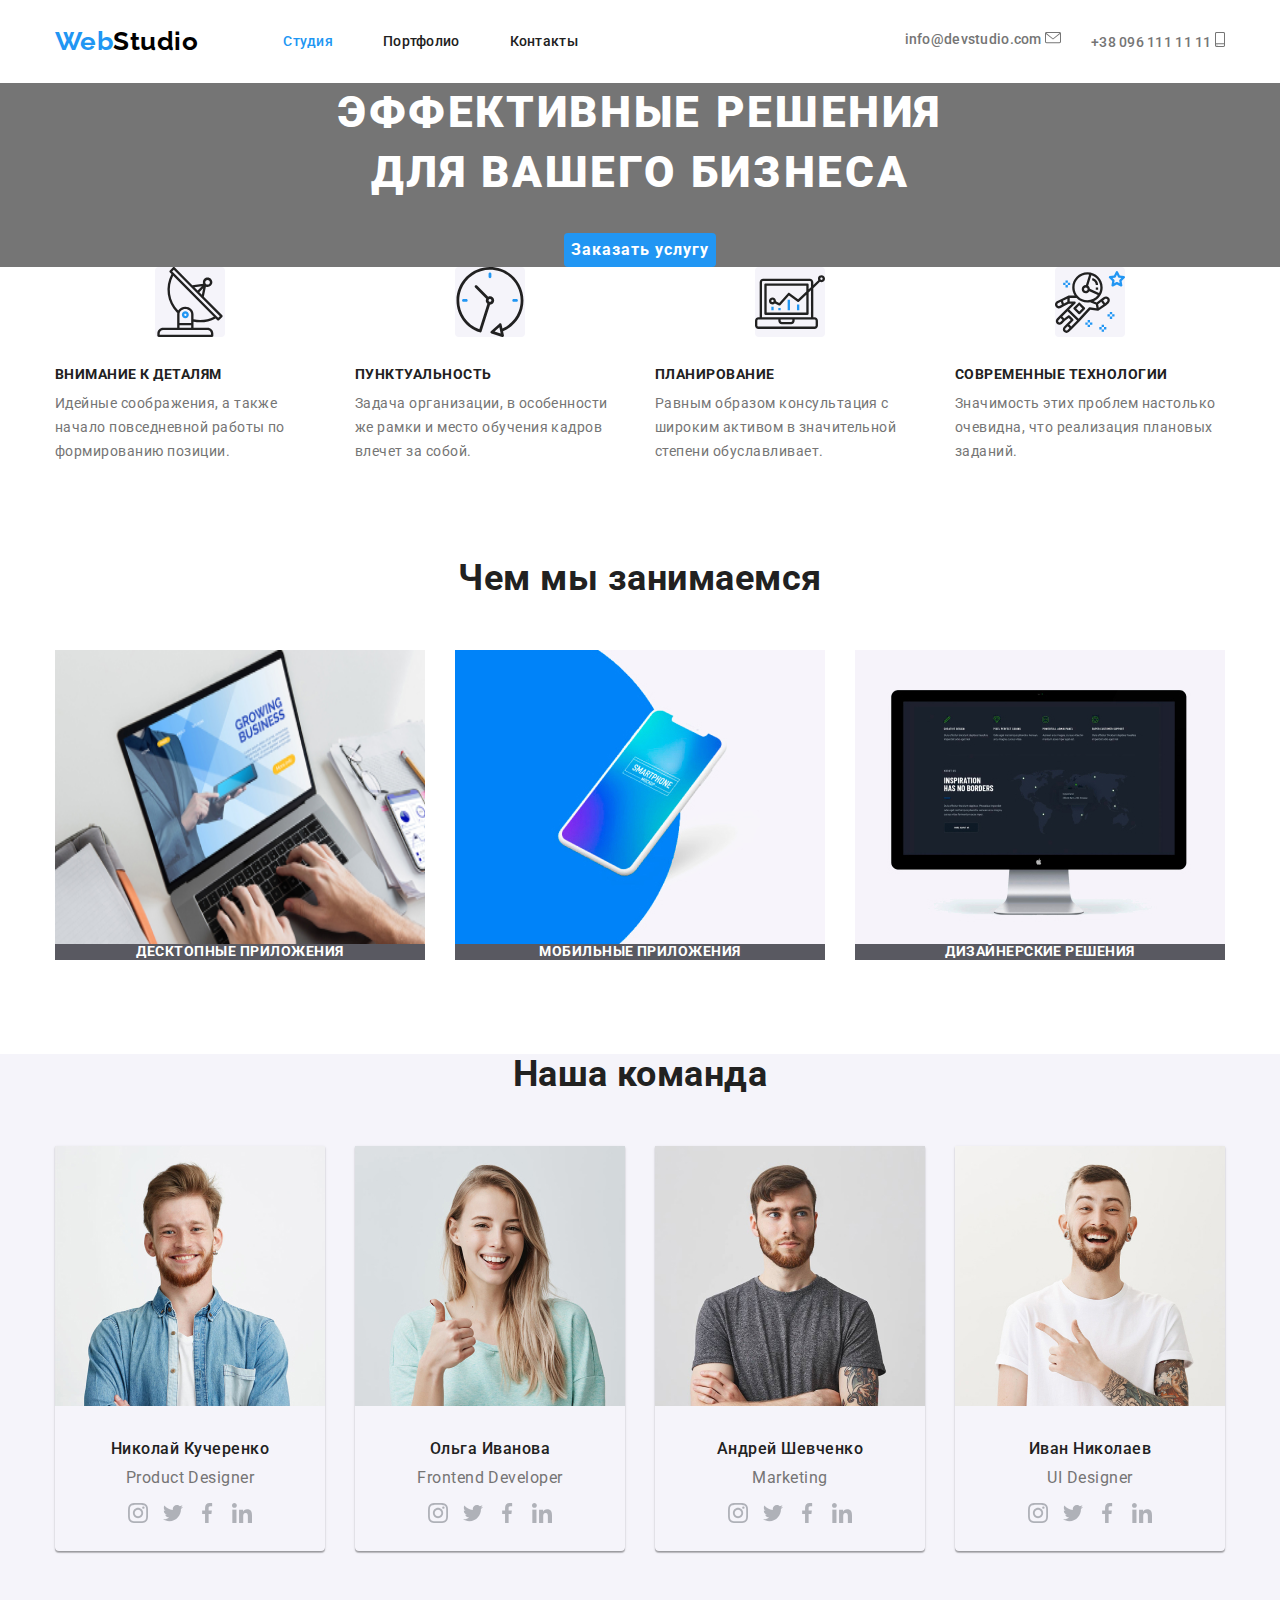
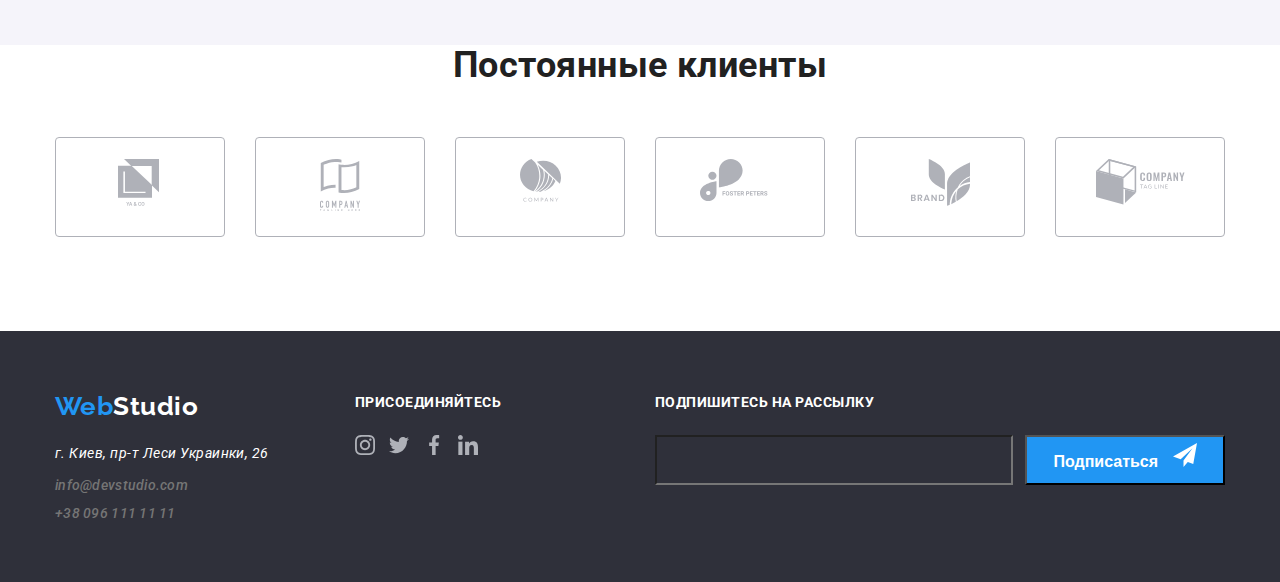
==== commit 23d52093: "футер Подписаться" ====
--- a/index.html
+++ b/index.html
@@ -420,7 +420,6 @@
               </ul>
             </address>
           </div>
-
           <div class="footer-box">
             <b class="footer-appeal">присоединяйтесь</b>
             <ul>
@@ -459,6 +458,13 @@
           <!-- Форму подписки в футере пока не размечаю -->
           <div class="footer-box-2">
             <b class="footer-appeal">Подпишитесь на рассылку</b>
+            <div class="input">
+              <input class="footer-input" type="text" />
+              <button class="send" type="button">
+                Подписаться
+                <img class="img-send" src="./images/icon-send.svg" alt="" />
+              </button>
+            </div>
           </div>
         </div>
       </footer>
--- a/CSS/styles.css
+++ b/CSS/styles.css
@@ -359,7 +359,7 @@
   border: 1px solid #afb1b8;
   border-radius: 4px;
   width: 170px;
-  /* text-align: center; */
+  text-align: center;
   /* width: calc((100% - 150px) / 6); */
 
   margin-right: 30px;
@@ -368,6 +368,8 @@
   margin-right: 0;
 }
 .clients-logo {
+  margin-top: 21px;
+  margin-bottom: 21px;
   /* display: block; */
 }
 
@@ -391,6 +393,7 @@
   margin-right: 30px;
 }
 .footer-box-2 {
+  
   width: 570px;
 }
 .footer-logo {
@@ -437,10 +440,49 @@
   margin-bottom: 0;
 }
 .footer-appeal {
+  display: block;
+
   font-weight: 700;
   font-size: 14px;
   line-height: 1.71;
   text-transform: uppercase;
 
-  padding-bottom: 20px;
-}
+  margin-bottom: 20px;
+}
+.input{
+  display: flex;
+}
+.net {
+  margin-right: 10px;
+}
+.net:last-child {
+  margin-right: 0;
+}
+.footer-input {
+width: 358px;
+height: 50px;
+
+font-weight: 700;
+Font-Size: 16px;
+line-height: 1.87;
+
+color: var(--primery-background-color);
+background-color: #2f303a;
+
+margin-right: 12px;
+}
+.send{
+width: 200px;
+height: 50px;
+
+font-weight: 700;
+Font-Size: 16px;
+line-height: 1.87;
+
+color: color: var(--primery-background-color);
+background-color: var(--accent-color);
+
+}
+.img-send{
+margin-left: 10px;
+}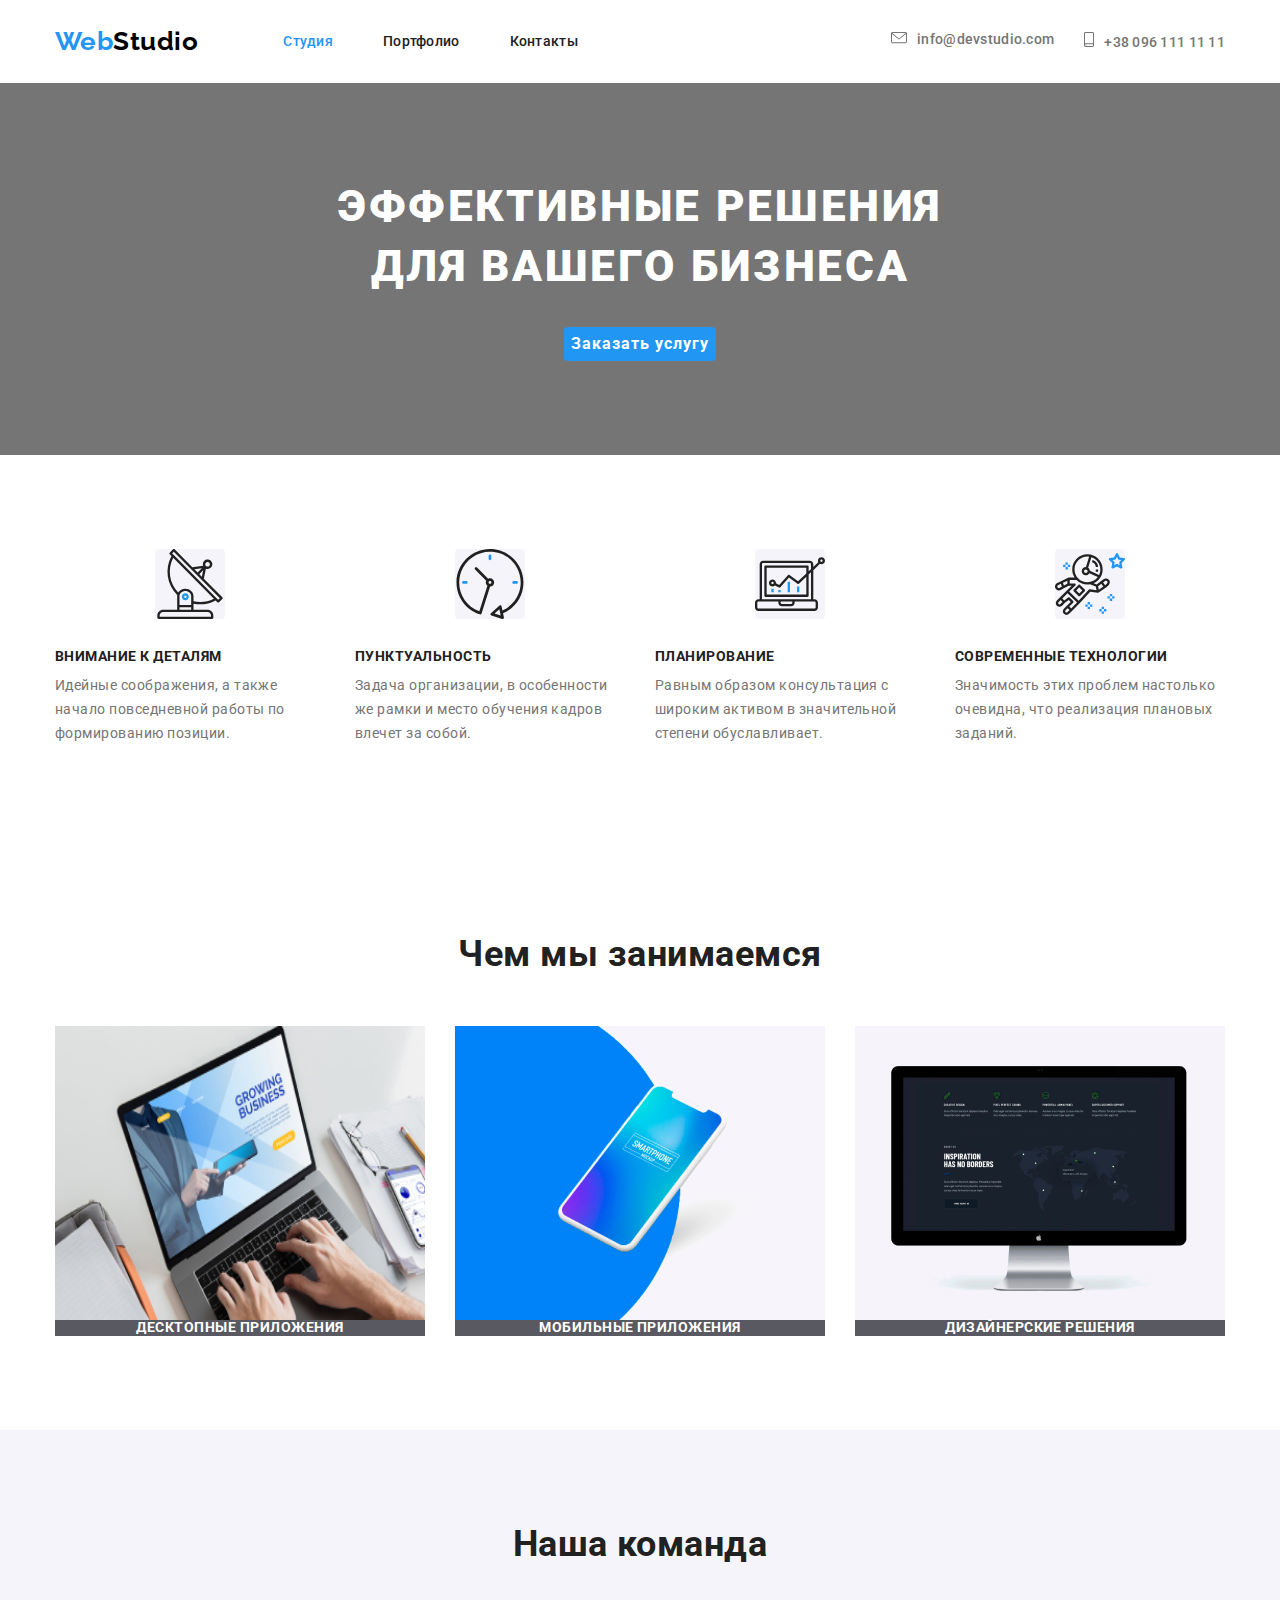
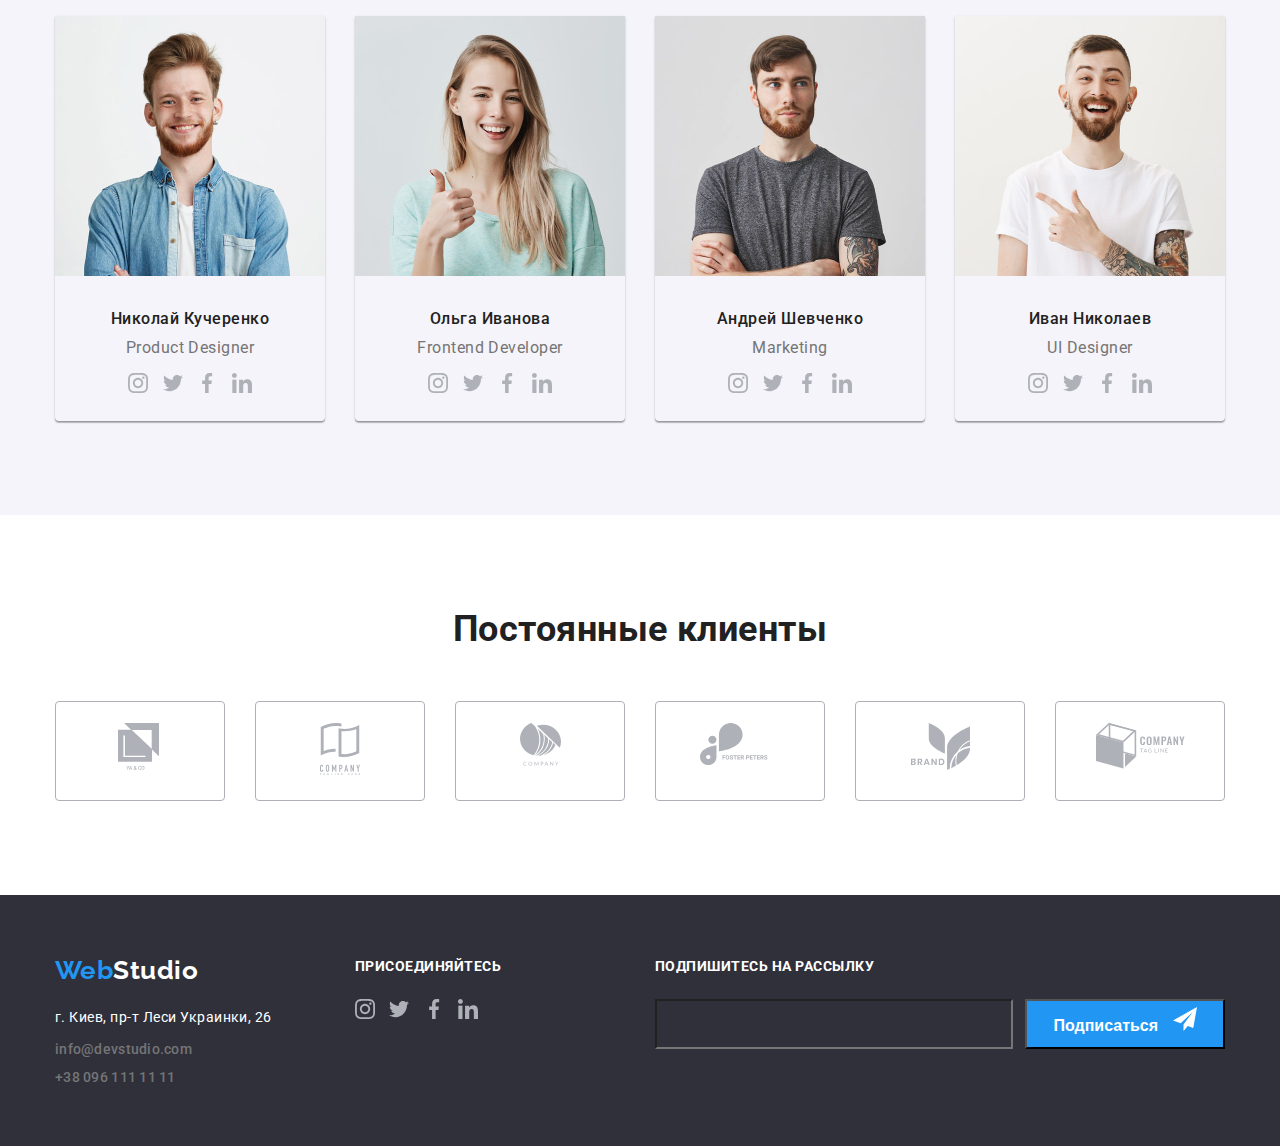
==== commit 94b80627: "финиш" ====
--- a/index.html
+++ b/index.html
@@ -28,14 +28,20 @@
         <ul class="contact-nav">
           <li class="item">
             <a class="link" href="mailto:info@devstudio.com"
-              >info@devstudio.com
-              <img src="./images/envelope.svg" alt="Почта" />
-            </a>
+              ><img
+                class="contact-img"
+                src="./images/envelope.svg"
+                alt="Почта"
+              />info@devstudio.com</a
+            >
           </li>
           <li class="item">
             <a class="link" href="tel:+380961111111"
-              >+38 096 111 11 11
-              <img src="./images/smartphone.svg" alt="Телефон" />
+              ><img
+                class="contact-img"
+                src="./images/smartphone.svg"
+                alt="Телефон"
+              />+38 096 111 11 11
             </a>
           </li>
         </ul>
@@ -44,7 +50,7 @@
     <main>
       <div>
         <!-- Герой -->
-        <section class="hero">
+        <section class="section hero">
           <h1 class="hero-title">
             Эффективные решения <br />
             для вашего бизнеса
--- a/CSS/styles.css
+++ b/CSS/styles.css
@@ -4,7 +4,6 @@
   --accent-color: #2196f3;
   --primery-background-color: #ffffff;
 }
-
 /* МОЯ ПАЛИТРА */
 /* Цвет лого #000000; #2196F3; */
 /* Цвет основного текста #212121; */
@@ -16,7 +15,6 @@
 /* Фон футера #2F303A; */
 /* Цвет лого соцсетей #AFB1B8; */
 /* Цвет адреса и телефона в футере rgba(255, 255, 255, 0.6) */
-
 html {
   box-sizing: border-box;
 }
@@ -48,9 +46,6 @@
   margin-bottom: 0;
 }
 /* Шапка сайта */
-
-/* .page-header {} */
-
 .container {
   width: 1200px;
 
@@ -64,7 +59,6 @@
   align-items: center;
   justify-content: space-between;
 }
-
 /* Логотип */
 span {
   color: var(--accent-color);
@@ -84,12 +78,10 @@
   padding-bottom: 25px;
   margin-right: 85px;
 }
-
 .logo:hover,
 .logo:focus {
   color: var(--accent-color);
 }
-
 /* Стилизация навигации сайта */
 .site-nav {
   padding: 0;
@@ -101,7 +93,6 @@
 .site-nav .item:not(:last-child) {
   margin-right: 50px;
 }
-
 .site-nav .item .link {
   display: block;
 
@@ -145,11 +136,12 @@
 .contact-nav .link:focus {
   color: var(--accent-color);
 }
-
+.contact-img {
+  margin-right: 10px;
+}
 /* Стилизация Героя */
 .hero {
   text-align: center;
-
   background-color: var(--primary-text-color);
 }
 .hero-title {
@@ -181,7 +173,6 @@
   border-radius: 4px;
   border: 1px solid transparent;
 }
-
 .hidden {
   position: absolute !important;
   clip: rect(1px 1px 1px 1px);
@@ -193,7 +184,6 @@
   width: 1px !important;
   overflow: hidden;
 }
-
 /* .invisible-title {
   margin-top: 0px;
   margin-bottom: 0px;
@@ -209,12 +199,10 @@
   clip: rect(0 0 0 0);
   overflow: hidden;
 } */
-
 /* Секции Наши приемущества */
-
 .section,
 .section-work {
-  /* padding-top: 94px; */
+  padding-top: 94px;
   padding-bottom: 94px;
 }
 .advantages {
@@ -259,8 +247,6 @@
 
   margin: 0;
 }
-/* .flex-item  */
-
 /* Чем мы занимаемся */
 .us {
   display: flex;
@@ -300,7 +286,6 @@
   color: #ffffff;
   background-color: rgba(47, 48, 58, 0.8);
 }
-
 /* Секция Наша команда */
 .section-work {
   background-color: #f5f4fa;
@@ -351,7 +336,6 @@
   display: flex;
   justify-content: center;
 }
-
 .clients-item {
   display: flex;
 }
@@ -380,6 +364,7 @@
 }
 address {
   color: var(--primery-background-color);
+  font-style: inherit;
 }
 .footer {
   display: flex;
@@ -393,7 +378,6 @@
   margin-right: 30px;
 }
 .footer-box-2 {
-  
   width: 570px;
 }
 .footer-logo {
@@ -481,7 +465,6 @@
 
 color: color: var(--primery-background-color);
 background-color: var(--accent-color);
-
 }
 .img-send{
 margin-left: 10px;
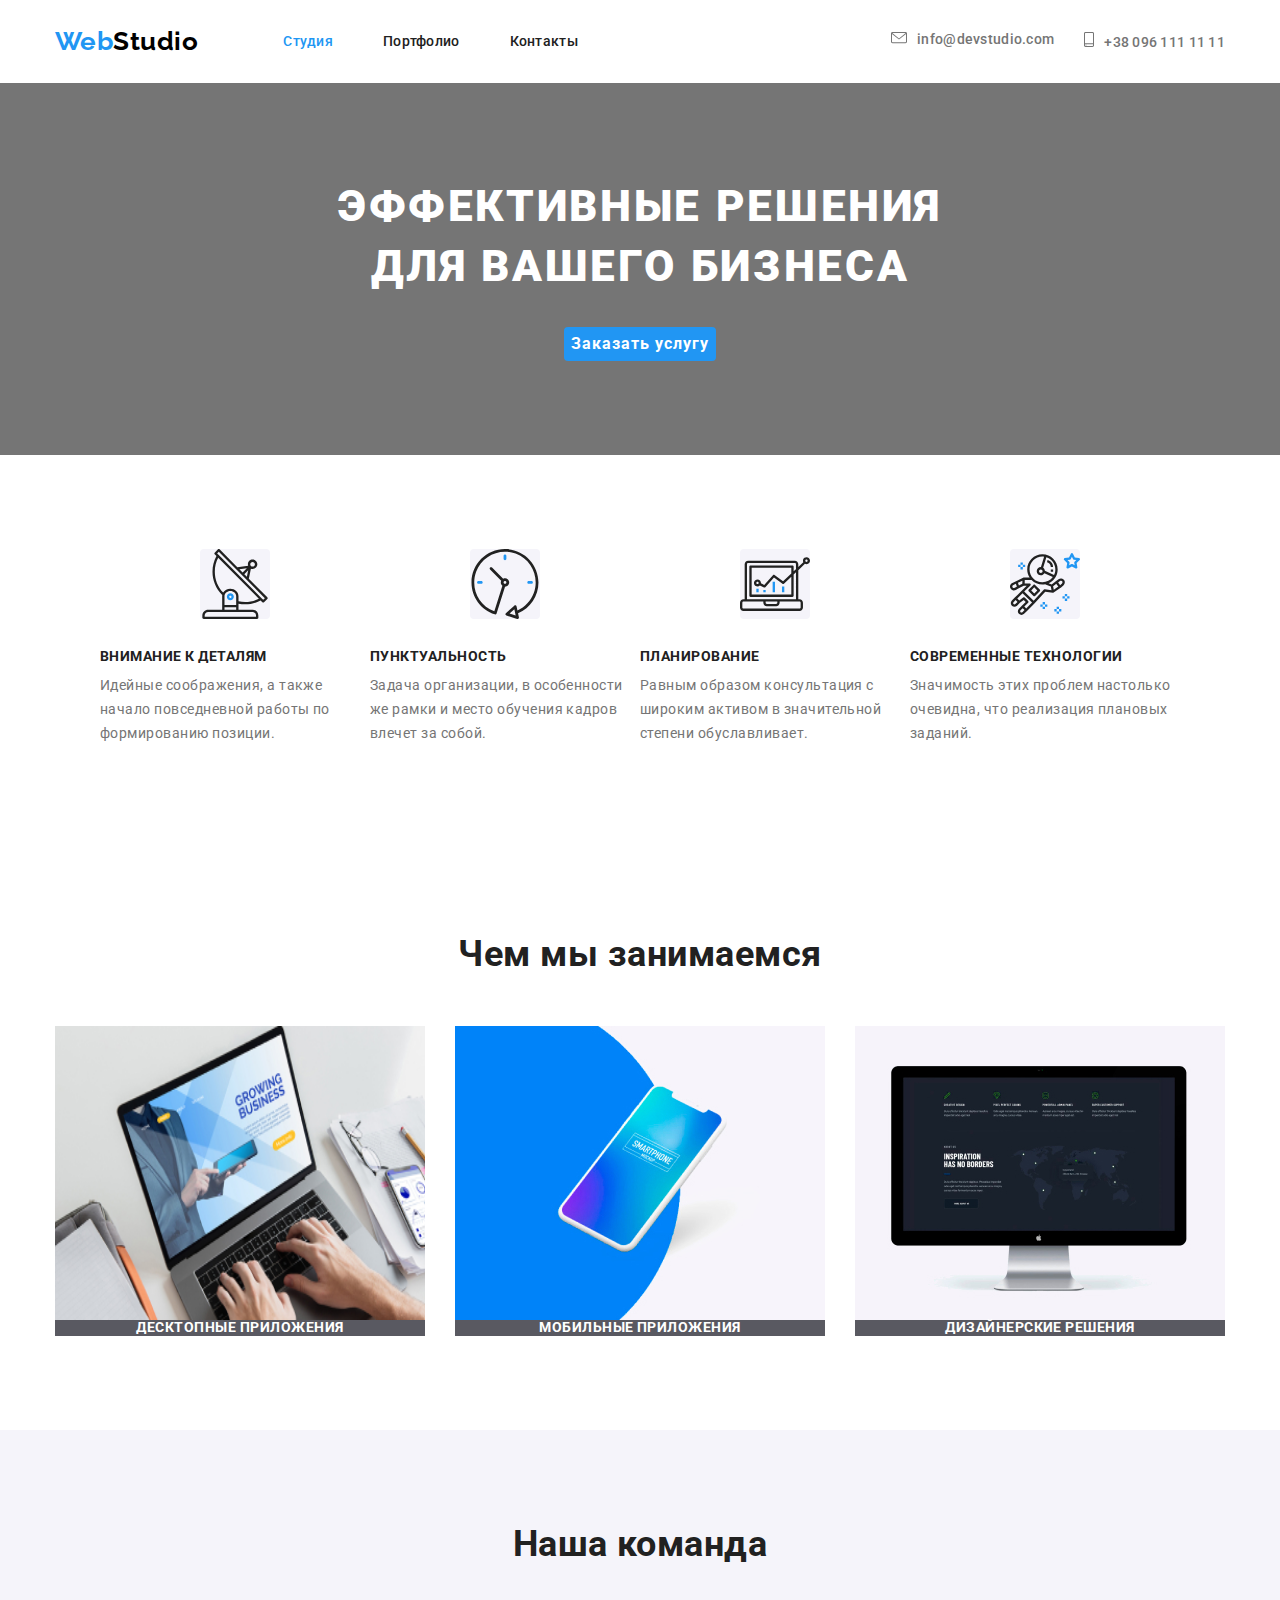
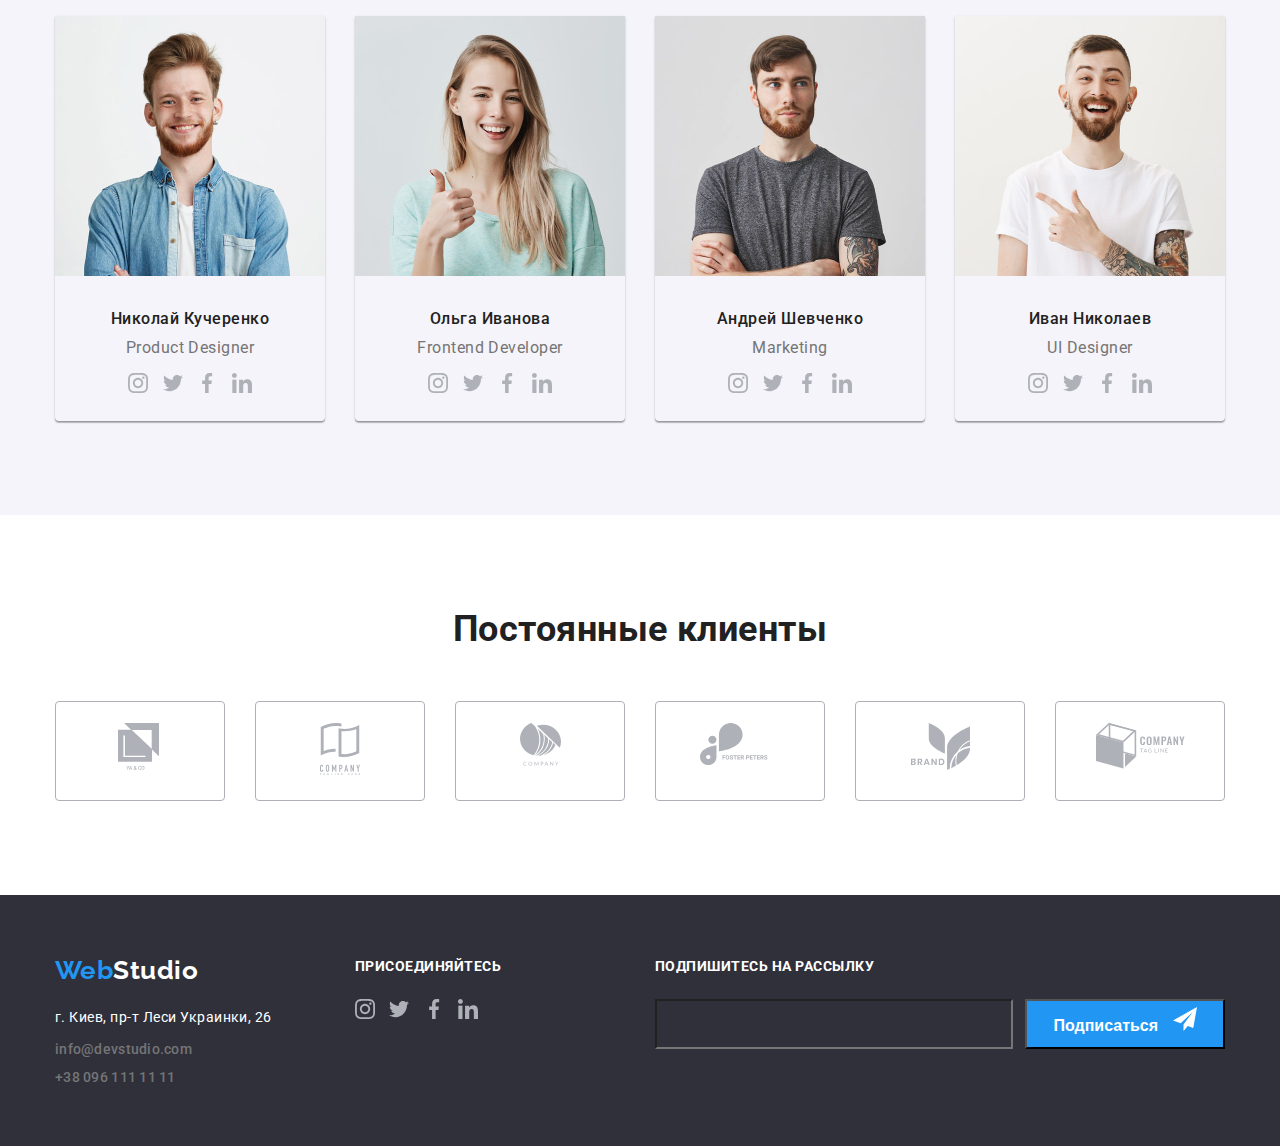
==== commit 1233370b: "финиш" ====
--- a/index.html
+++ b/index.html
@@ -62,9 +62,9 @@
       <section class="section">
         <h2 class="hidden">Наши приемущества</h2>
         <div class="container advantages">
-          <ul class="title">
-            <div class="flex">
-              <li class="flex-item">
+          <div class="flex">
+            <ul class="title">
+              <li class="item">
                 <img
                   class="img"
                   src="./images/antenna1.svg"
@@ -78,7 +78,7 @@
               </li>
             </div>
             <div class="flex">
-              <li class="flex-item">
+              <li class="item">
                 <img
                   class="img"
                   src="./images/clock1.svg"
@@ -92,7 +92,7 @@
               </li>
             </div>
             <div class="flex">
-              <li class="flex-item">
+              <li class="item">
                 <img
                   class="img"
                   src="./images/diagram1.svg"
@@ -106,7 +106,7 @@
               </li>
             </div>
             <div class="flex">
-              <li class="flex-item">
+              <li class="item">
                 <img
                   class="img"
                   src="./images/astronaut1.svg"
@@ -125,9 +125,8 @@
       <section class="section">
         <h2 class="subtitle">Чем мы занимаемся</h2>
         <div class="container us">
-          <ul class="subtitle-us">
-            <div class="box-us">
-              <li>
+            <ul class="subtitle-us">
+              <li class="us-item" >
                 <img
                   class="img-us"
                   src="./jpg-images/img-nout.jpg"
@@ -137,9 +136,7 @@
                 />
                 <h3 class="subtitle-list">Десктопные приложения</h3>
               </li>
-            </div>
-            <div class="box-us">
-              <li>
+              <li class="us-item">
                 <img
                   class="img-us"
                   src="./jpg-images/img-box.jpg"
@@ -149,9 +146,7 @@
                 />
                 <h3 class="subtitle-list">Мобильные приложения</h3>
               </li>
-            </div>
-            <div class="box-us">
-              <li>
+              <li class="us-item">
                 <img
                   class="img-us"
                   src="./jpg-images/img-monitor.jpg"
@@ -161,7 +156,6 @@
                 />
                 <h3 class="subtitle-list">Дизайнерские решения</h3>
               </li>
-            </div>
           </ul>
         </div>
       </section>
--- a/CSS/styles.css
+++ b/CSS/styles.css
@@ -216,6 +216,7 @@
 }
 .title {
   display: flex;
+ 
 }
 .img {
   display: block;
@@ -247,6 +248,9 @@
 
   margin: 0;
 }
+.item{
+   list-style: none;
+}
 /* Чем мы занимаемся */
 .us {
   display: flex;
@@ -263,14 +267,13 @@
   padding-bottom: 50px;
   margin: 0;
 }
-.subtitle-us {
-  display: flex;
-}
-.box-us {
-  /* width: 370px; */
-  width: calc((100%-60px) / 3);
-}
-.subtitle-us .box-us:not(:last-child) {
+.subtitle-us { 
+  display: flex;
+} 
+.us-item{
+ width: calc((100%-60px) / 3); 
+}
+.subtitle-us .us-item:not(:last-child) {
   margin-right: 30px;
 }
 .img-us {
@@ -285,7 +288,7 @@
 
   color: #ffffff;
   background-color: rgba(47, 48, 58, 0.8);
-}
+} 
 /* Секция Наша команда */
 .section-work {
   background-color: #f5f4fa;
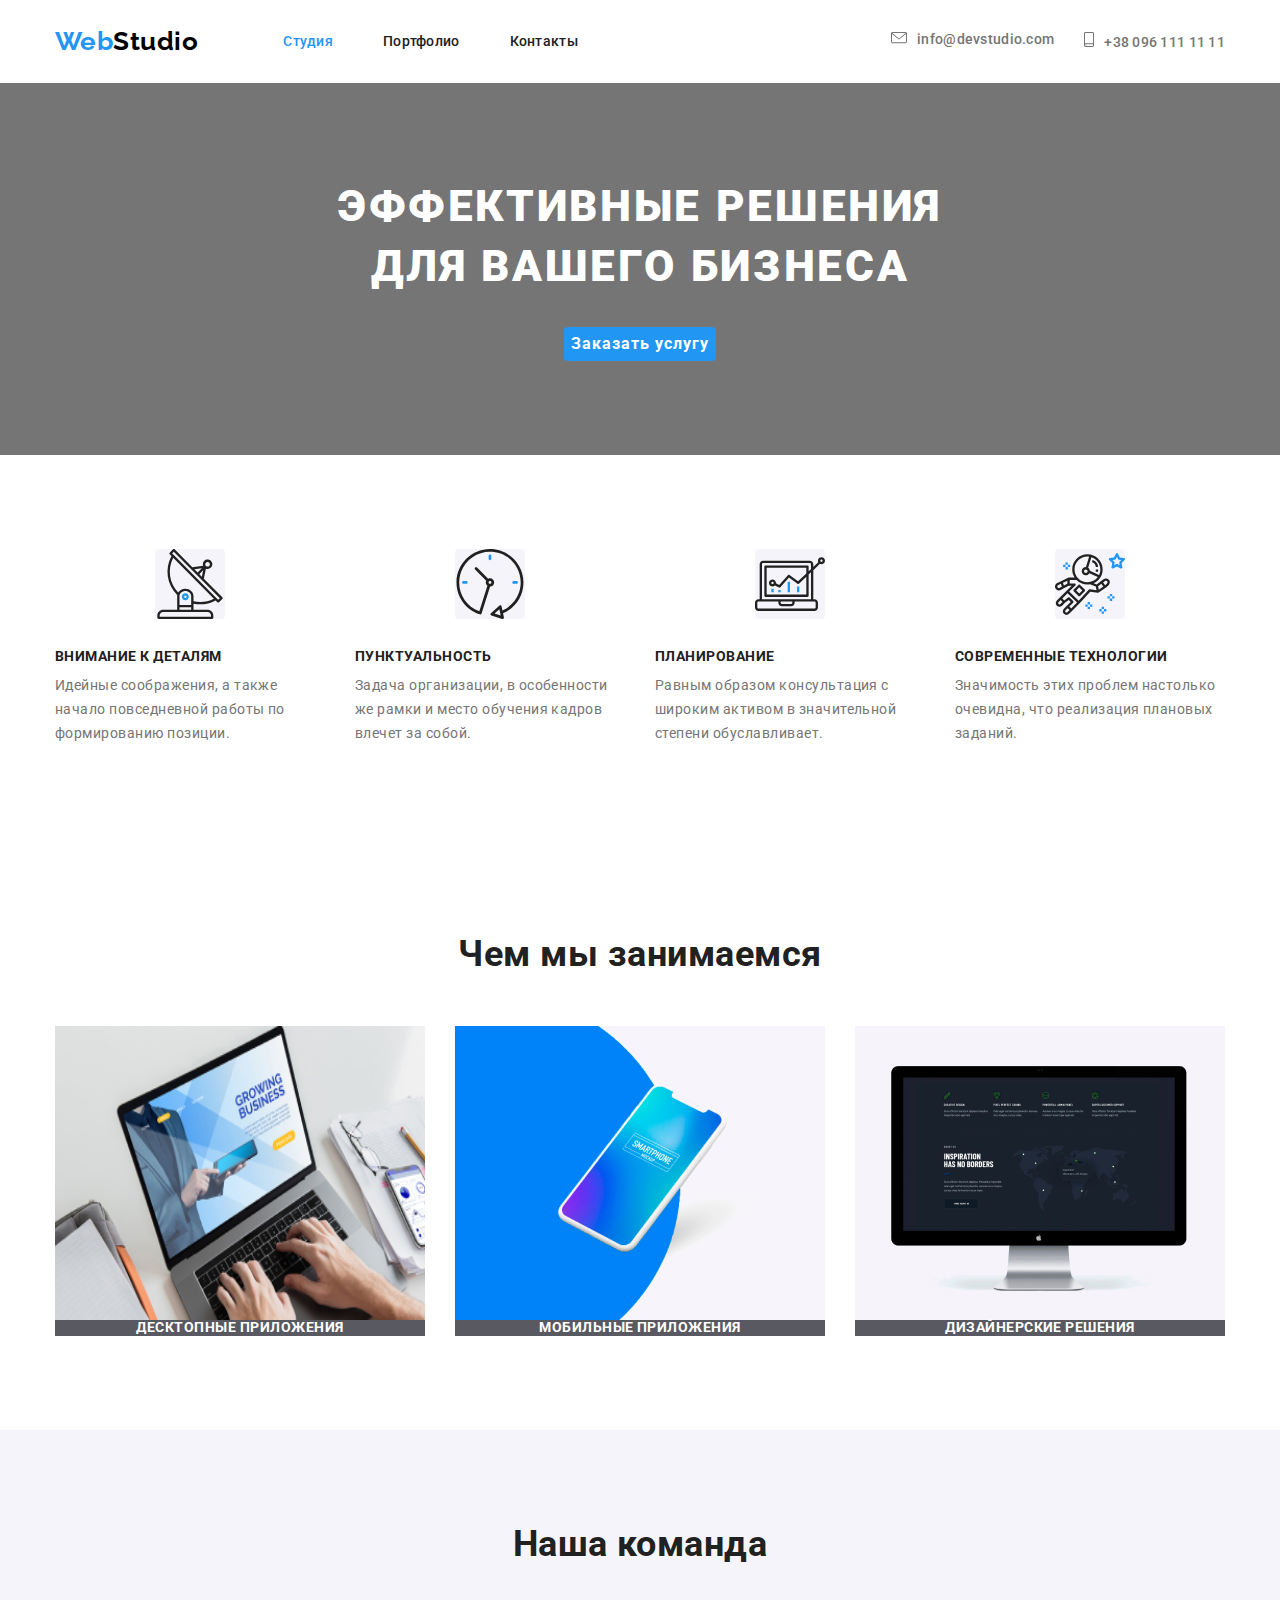
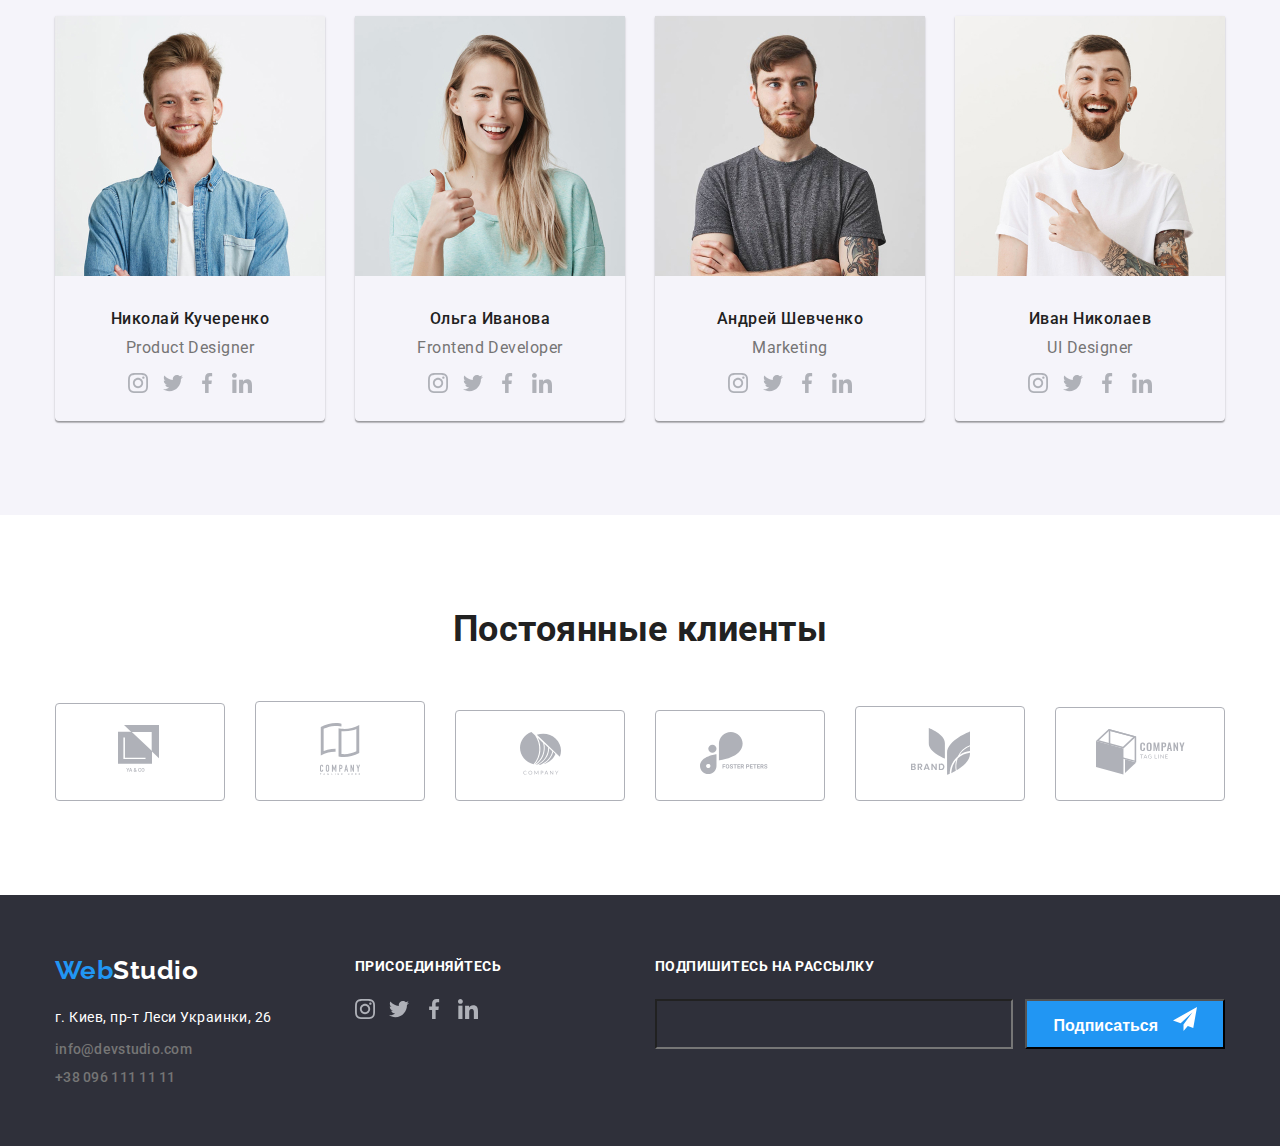
==== commit 4845bbad: "финиш" ====
--- a/index.html
+++ b/index.html
@@ -62,100 +62,84 @@
       <section class="section">
         <h2 class="hidden">Наши приемущества</h2>
         <div class="container advantages">
-          <div class="flex">
-            <ul class="title">
-              <li class="item">
-                <img
-                  class="img"
-                  src="./images/antenna1.svg"
-                  alt="Внимание к деталям"
-                />
-                <h3 class="section-title">Внимание к деталям</h3>
-                <p class="title-item">
-                  Идейные соображения, а также начало повседневной работы по
-                  формированию позиции.
-                </p>
-              </li>
-            </div>
-            <div class="flex">
-              <li class="item">
-                <img
-                  class="img"
-                  src="./images/clock1.svg"
-                  alt="Пунктуальность"
-                />
-                <h3 class="section-title">Пунктуальность</h3>
-                <p class="title-item">
-                  Задача организации, в особенности же рамки и место обучения
-                  кадров влечет за собой.
-                </p>
-              </li>
-            </div>
-            <div class="flex">
-              <li class="item">
-                <img
-                  class="img"
-                  src="./images/diagram1.svg"
-                  alt="Планирование"
-                />
-                <h3 class="section-title">Планирование</h3>
-                <p class="title-item">
-                  Равным образом консультация с широким активом в значительной
-                  степени обуславливает.
-                </p>
-              </li>
-            </div>
-            <div class="flex">
-              <li class="item">
-                <img
-                  class="img"
-                  src="./images/astronaut1.svg"
-                  alt="Современные технологии"
-                />
-                <h3 class="section-title">Современные технологии</h3>
-                <p class="title-item">
-                  Значимость этих проблем настолько очевидна, что реализация
-                  плановых заданий.
-                </p>
-              </li>
-            </div>
+          <ul class="title">
+            <li class="item">
+              <img
+                class="img"
+                src="./images/antenna1.svg"
+                alt="Внимание к деталям"
+              />
+              <h3 class="section-title">Внимание к деталям</h3>
+              <p class="title-item">
+                Идейные соображения, а также начало повседневной работы по
+                формированию позиции.
+              </p>
+            </li>
+            <li class="item">
+              <img class="img" src="./images/clock1.svg" alt="Пунктуальность" />
+              <h3 class="section-title">Пунктуальность</h3>
+              <p class="title-item">
+                Задача организации, в особенности же рамки и место обучения
+                кадров влечет за собой.
+              </p>
+            </li>
+            <li class="item">
+              <img class="img" src="./images/diagram1.svg" alt="Планирование" />
+              <h3 class="section-title">Планирование</h3>
+              <p class="title-item">
+                Равным образом консультация с широким активом в значительной
+                степени обуславливает.
+              </p>
+            </li>
+            <li class="item">
+              <img
+                class="img"
+                src="./images/astronaut1.svg"
+                alt="Современные технологии"
+              />
+              <h3 class="section-title">Современные технологии</h3>
+              <p class="title-item">
+                Значимость этих проблем настолько очевидна, что реализация
+                плановых заданий.
+              </p>
+            </li>
           </ul>
         </div>
       </section>
       <section class="section">
         <h2 class="subtitle">Чем мы занимаемся</h2>
         <div class="container us">
-            <ul class="subtitle-us">
-              <li class="us-item" >
-                <img
-                  class="img-us"
-                  src="./jpg-images/img-nout.jpg"
-                  alt="Десктопные приложения"
-                  width="370"
-                  height="294"
-                />
-                <h3 class="subtitle-list">Десктопные приложения</h3>
-              </li>
-              <li class="us-item">
-                <img
-                  class="img-us"
-                  src="./jpg-images/img-box.jpg"
-                  alt="Мобильные приложения"
-                  width="370"
-                  height="294"
-                />
-                <h3 class="subtitle-list">Мобильные приложения</h3>
-              </li>
-              <li class="us-item">
-                <img
-                  class="img-us"
-                  src="./jpg-images/img-monitor.jpg"
-                  alt="Дизайнерские решения"
-                  width="370"
-                  height="294"
-                />
-                <h3 class="subtitle-list">Дизайнерские решения</h3>
-              </li>
+          <ul class="subtitle-us">
+            <li class="us-item">
+              <img
+                class="img-us"
+                src="./jpg-images/img-nout.jpg"
+                alt="Десктопные приложения"
+                width="370"
+                height="294"
+              />
+              <h3 class="subtitle-list">Десктопные приложения</h3>
+            </li>
+            <li class="us-item">
+              <img
+                class="img-us"
+                src="./jpg-images/img-box.jpg"
+                alt="Мобильные приложения"
+                width="370"
+                height="294"
+              />
+              <h3 class="subtitle-list">Мобильные приложения</h3>
+            </li>
+            <li class="us-item">
+              <img
+                class="img-us"
+                src="./jpg-images/img-monitor.jpg"
+                alt="Дизайнерские решения"
+                width="370"
+                height="294"
+              />
+              <h3 class="subtitle-list">Дизайнерские решения</h3>
+            </li>
           </ul>
         </div>
       </section>
@@ -343,57 +327,37 @@
       <section class="section">
         <h2 class="subtitle">Постоянные клиенты</h2>
         <div class="container clients">
-          <ul class="clients=title">
-            <div class="clients-item">
-              <li clas="item">
-                <a href="#"
-                  ><img
-                    class="clients-logo"
-                    src="./images/logo/logo1.svg"
-                    alt=""
-                /></a>
-              </li>
-              <li clas="item">
-                <a href="#"
-                  ><img
-                    class="clients-logo"
-                    src="./images/logo/logo2.svg"
-                    alt=""
-                /></a>
-              </li>
-              <li clas="item">
-                <a href="#"
-                  ><img
-                    class="clients-logo"
-                    src="./images/logo/logo3.svg"
-                    alt=""
-                /></a>
-              </li>
-              <li clas="item">
-                <a href="#"
-                  ><img
-                    class="clients-logo"
-                    src="./images/logo/logo4.svg"
-                    alt=""
-                /></a>
-              </li>
-              <li clas="item">
-                <a href="#"
-                  ><img
-                    class="clients-logo"
-                    src="./images/logo/logo5.svg"
-                    alt=""
-                /></a>
-              </li>
-              <li clas="item">
-                <a href="#"
-                  ><img
-                    class="clients-logo"
-                    src="./images/logo/logo6.svg"
-                    alt=""
-                /></a>
-              </li>
-            </div>
+          <ul class="clients-title">
+            <li class="item">
+              <a href="#"
+                ><img class="clients-logo" src="./images/logo/logo1.svg" alt=""
+              /></a>
+            </li>
+            <li class="item">
+              <a href="#"
+                ><img class="clients-logo" src="./images/logo/logo2.svg" alt=""
+              /></a>
+            </li>
+            <li class="item">
+              <a href="#"
+                ><img class="clients-logo" src="./images/logo/logo3.svg" alt=""
+              /></a>
+            </li>
+            <li class="item">
+              <a href="#"
+                ><img class="clients-logo" src="./images/logo/logo4.svg" alt=""
+              /></a>
+            </li>
+            <li class="item">
+              <a href="#"
+                ><img class="clients-logo" src="./images/logo/logo5.svg" alt=""
+              /></a>
+            </li>
+            <li class="item">
+              <a href="#"
+                ><img class="clients-logo" src="./images/logo/logo6.svg" alt=""
+              /></a>
+            </li>
           </ul>
         </div>
       </section>
--- a/CSS/styles.css
+++ b/CSS/styles.css
@@ -210,13 +210,14 @@
   justify-content: center;
   flex-wrap: nowrap;
 }
-.flex {
+.title {
+  display: flex;
+}
+.title .item {
   width: calc((100% - 90px) / 4);
-  /* width: 270px; */
-}
-.title {
-  display: flex;
- 
+}
+.title .item:not(:last-child) {
+  margin-right: 30px;
 }
 .img {
   display: block;
@@ -227,9 +228,6 @@
 
   margin-left: auto;
   margin-right: auto;
-}
-.title .flex:not(:last-child) {
-  margin-right: 30px;
 }
 .section-title {
   font-weight: 700;
@@ -339,20 +337,22 @@
   display: flex;
   justify-content: center;
 }
-.clients-item {
-  display: flex;
-}
-.clients-item > li {
-  border: 1px solid #afb1b8;
-  border-radius: 4px;
-  width: 170px;
-  text-align: center;
-  /* width: calc((100% - 150px) / 6); */
-
-  margin-right: 30px;
-}
-.clients-item > li:last-child {
-  margin-right: 0;
+.clients-title{
+  display: flex;
+  align-items: baseline;
+}
+.clients-title .item {
+width: 170px;
+/* width: calc((100% - 150px) /6); */
+
+text-align: center;
+
+border-radius: 4px;
+border: 1px solid #afb1b8; 
+}
+
+.clients-title .item:not(:last-child) {
+  margin-right: 30px;
 }
 .clients-logo {
   margin-top: 21px;
